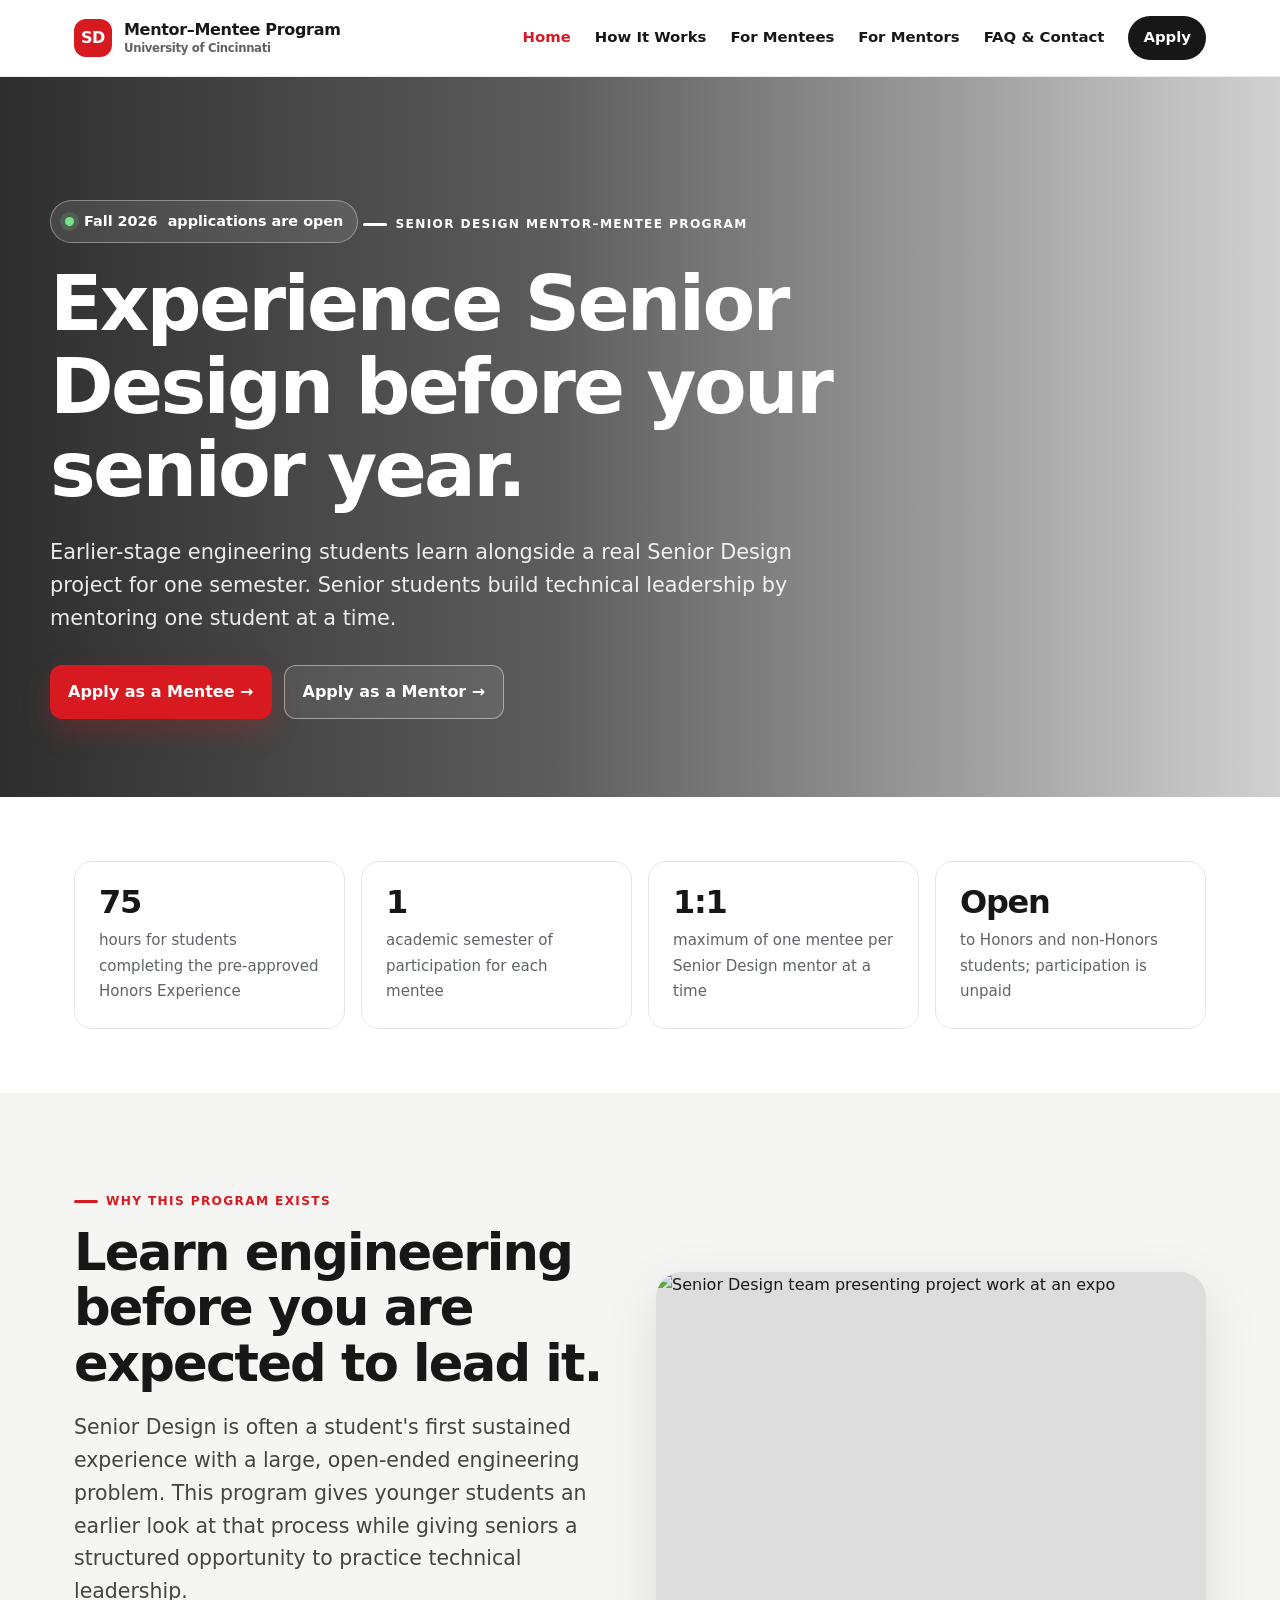
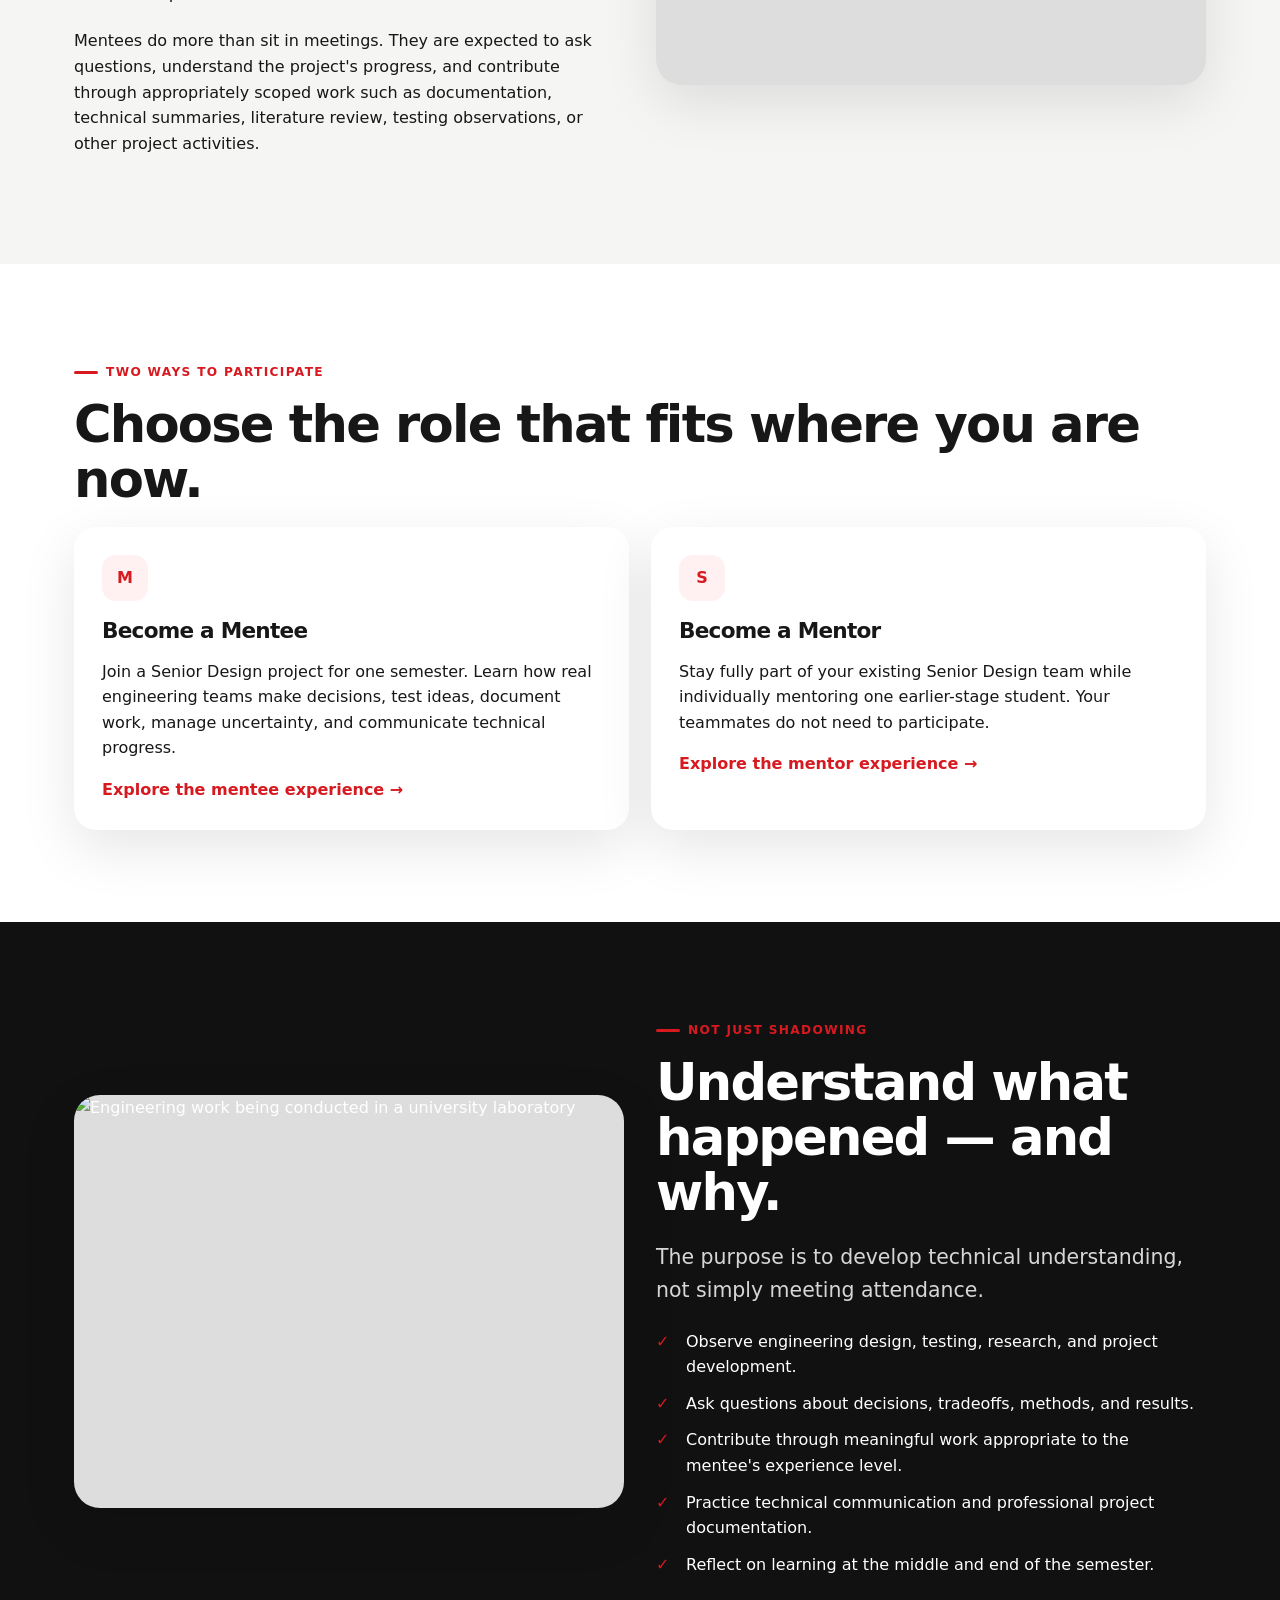
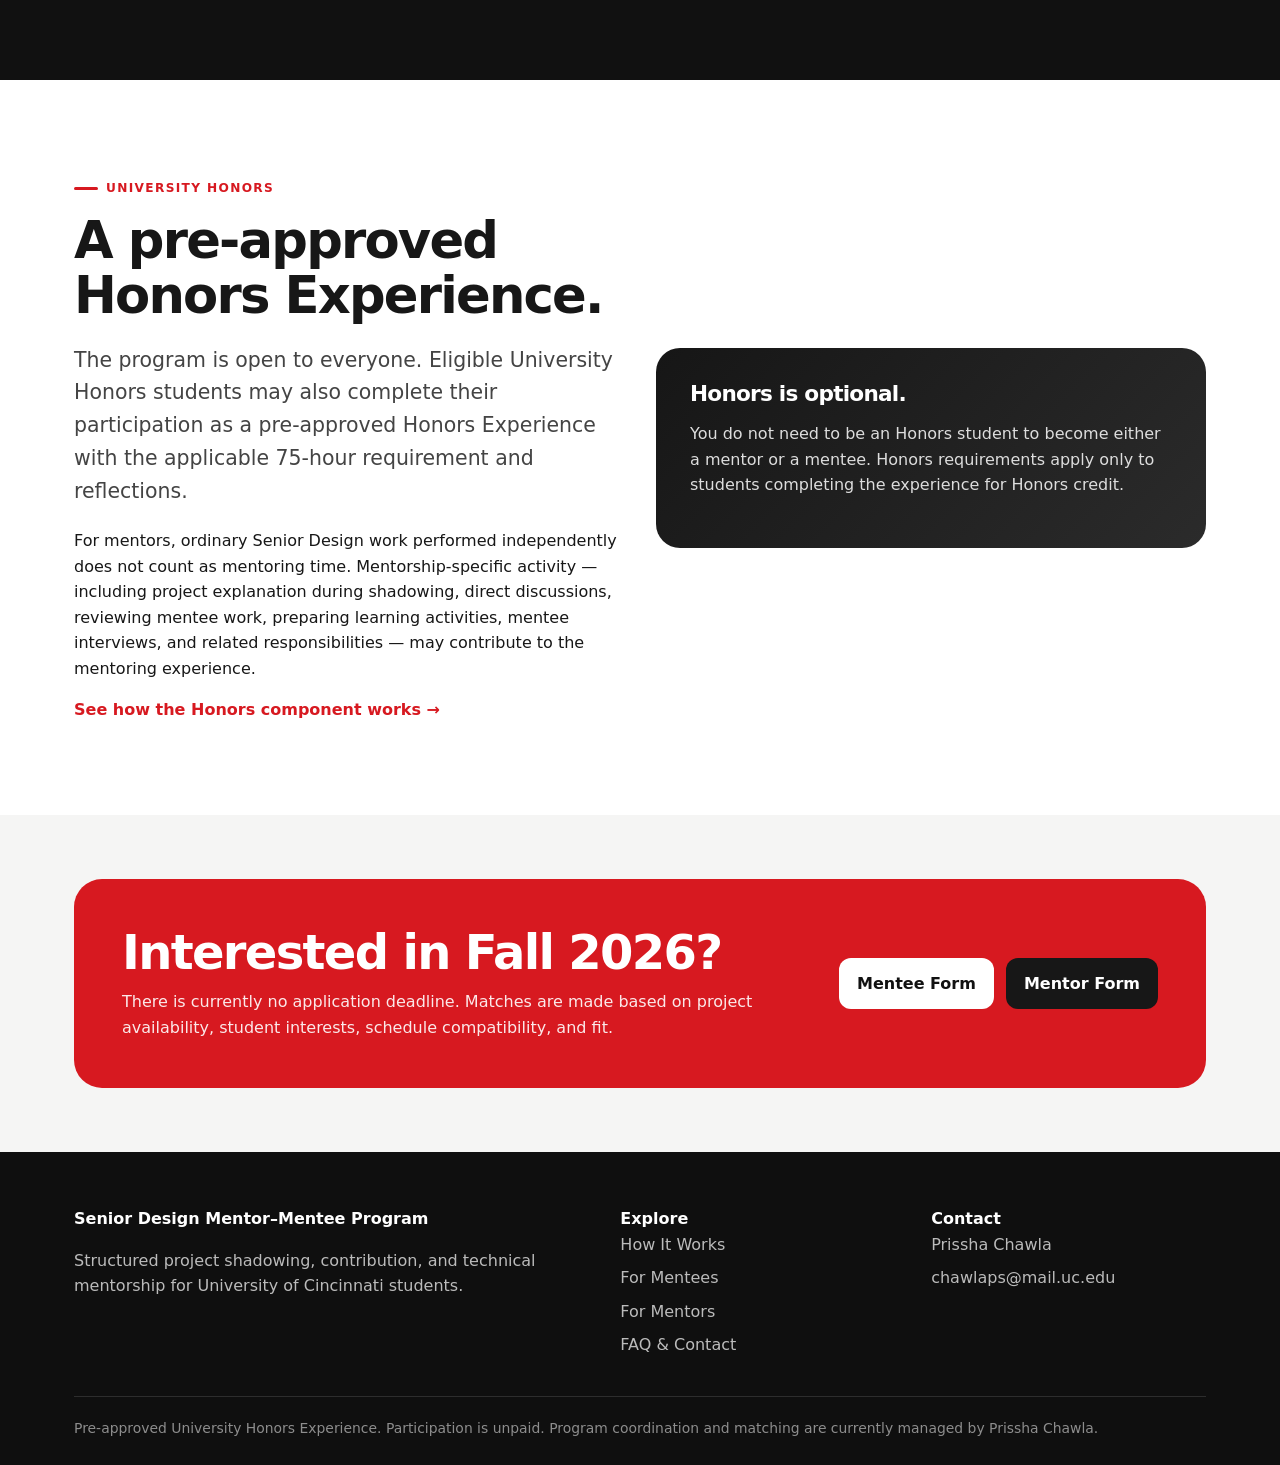
==== index.html @ 160a0815 "Add files via upload" ====
<!doctype html>
<html lang="en">
<head>
  <meta charset="utf-8">
  <meta name="viewport" content="width=device-width, initial-scale=1">
  <meta name="description" content="The Senior Design Mentor–Mentee Program connects UC Senior Design students with earlier-stage engineering students for structured project shadowing, technical learning, and mentorship.">
  <title>Senior Design Mentor–Mentee Program</title>
  <link rel="stylesheet" href="styles.css">
</head>
<body>
<a class="skip-link" href="#main">Skip to main content</a>
<header class="site-header">
  <nav class="nav" aria-label="Main navigation">
    <a class="brand" href="index.html"><span class="brand-mark">SD</span><span class="brand-text">Mentor–Mentee Program<small>University of Cincinnati</small></span></a>
    <button class="menu-toggle" aria-expanded="false" aria-label="Open navigation"><span></span><span></span><span></span></button>
    <div class="nav-links">
      <a href="index.html" aria-current="page">Home</a>
      <a href="how-it-works.html">How It Works</a>
      <a href="mentees.html">For Mentees</a>
      <a href="mentors.html">For Mentors</a>
      <a href="faq.html">FAQ & Contact</a>
      <a class="nav-apply" href="#apply">Apply</a>
    </div>
  </nav>
</header>

<main id="main">
  <section class="hero">
    <div class="container hero-inner">
      <div class="hero-copy">
        <div class="hero-badge"><span class="dot"></span> <span data-current-term></span> applications are open</div>
        <div class="eyebrow">Senior Design Mentor–Mentee Program</div>
        <h1>Experience Senior Design before your senior year.</h1>
        <p>Earlier-stage engineering students learn alongside a real Senior Design project for one semester. Senior students build technical leadership by mentoring one student at a time.</p>
        <div class="actions">
          <a class="btn btn-red" href="https://docs.google.com/forms/d/e/1FAIpQLSeaDL1_m6nnUjzuZWZdE38dw7ysE2b__p_fqqSh8WmhNzjmwQ/viewform" target="_blank" rel="noopener">Apply as a Mentee →</a>
          <a class="btn btn-outline" href="https://docs.google.com/forms/d/e/1FAIpQLSeuy19LQfx4-hJ6bCBMN6NyptwGLtqVQPormRF3Ks0s4QULTA/viewform" target="_blank" rel="noopener">Apply as a Mentor →</a>
        </div>
      </div>
    </div>
  </section>

  <section class="section-sm">
    <div class="container">
      <div class="stat-grid">
        <div class="stat"><strong>75</strong><span>hours for students completing the pre-approved Honors Experience</span></div>
        <div class="stat"><strong>1</strong><span>academic semester of participation for each mentee</span></div>
        <div class="stat"><strong>1:1</strong><span>maximum of one mentee per Senior Design mentor at a time</span></div>
        <div class="stat"><strong>Open</strong><span>to Honors and non-Honors students; participation is unpaid</span></div>
      </div>
    </div>
  </section>

  <section class="section section-soft">
    <div class="container grid-2">
      <div>
        <div class="eyebrow">Why this program exists</div>
        <h2>Learn engineering before you are expected to lead it.</h2>
        <p class="lead">Senior Design is often a student's first sustained experience with a large, open-ended engineering problem. This program gives younger students an earlier look at that process while giving seniors a structured opportunity to practice technical leadership.</p>
        <p>Mentees do more than sit in meetings. They are expected to ask questions, understand the project's progress, and contribute through appropriately scoped work such as documentation, technical summaries, literature review, testing observations, or other project activities.</p>
      </div>
      <div class="photo-card photo-landscape"><img src="assets/senior-design-team.jpg" alt="Senior Design team presenting project work at an expo"></div>
    </div>
  </section>

  <section class="section">
    <div class="container">
      <div class="eyebrow">Two ways to participate</div>
      <h2>Choose the role that fits where you are now.</h2>
      <div class="cards-2">
        <article class="card shadow">
          <div class="card-icon">M</div>
          <h3>Become a Mentee</h3>
          <p>Join a Senior Design project for one semester. Learn how real engineering teams make decisions, test ideas, document work, manage uncertainty, and communicate technical progress.</p>
          <a class="link-arrow" href="mentees.html">Explore the mentee experience →</a>
        </article>
        <article class="card shadow">
          <div class="card-icon">S</div>
          <h3>Become a Mentor</h3>
          <p>Stay fully part of your existing Senior Design team while individually mentoring one earlier-stage student. Your teammates do not need to participate.</p>
          <a class="link-arrow" href="mentors.html">Explore the mentor experience →</a>
        </article>
      </div>
    </div>
  </section>

  <section class="section section-dark">
    <div class="container grid-2">
      <div class="photo-card photo-landscape"><img src="assets/lab-drone.jpg" alt="Engineering work being conducted in a university laboratory"></div>
      <div>
        <div class="eyebrow">Not just shadowing</div>
        <h2>Understand what happened — and why.</h2>
        <p class="lead">The purpose is to develop technical understanding, not simply meeting attendance.</p>
        <ul class="check-list">
          <li>Observe engineering design, testing, research, and project development.</li>
          <li>Ask questions about decisions, tradeoffs, methods, and results.</li>
          <li>Contribute through meaningful work appropriate to the mentee's experience level.</li>
          <li>Practice technical communication and professional project documentation.</li>
          <li>Reflect on learning at the middle and end of the semester.</li>
        </ul>
      </div>
    </div>
  </section>

  <section class="section">
    <div class="container">
      <div class="grid-2">
        <div>
          <div class="eyebrow">University Honors</div>
          <h2>A pre-approved Honors Experience.</h2>
          <p class="lead">The program is open to everyone. Eligible University Honors students may also complete their participation as a pre-approved Honors Experience with the applicable 75-hour requirement and reflections.</p>
          <p>For mentors, ordinary Senior Design work performed independently does not count as mentoring time. Mentorship-specific activity — including project explanation during shadowing, direct discussions, reviewing mentee work, preparing learning activities, mentee interviews, and related responsibilities — may contribute to the mentoring experience.</p>
          <a class="link-arrow" href="how-it-works.html#honors">See how the Honors component works →</a>
        </div>
        <div class="band">
          <h3>Honors is optional.</h3>
          <p>You do not need to be an Honors student to become either a mentor or a mentee. Honors requirements apply only to students completing the experience for Honors credit.</p>
        </div>
      </div>
    </div>
  </section>

  <section id="apply" class="section-sm section-soft">
    <div class="container">
      <div class="cta">
        <div>
          <h2>Interested in <span data-current-term></span>?</h2>
          <p>There is currently no application deadline. Matches are made based on project availability, student interests, schedule compatibility, and fit.</p>
        </div>
        <div class="actions">
          <a class="btn btn-light" href="https://docs.google.com/forms/d/e/1FAIpQLSeaDL1_m6nnUjzuZWZdE38dw7ysE2b__p_fqqSh8WmhNzjmwQ/viewform" target="_blank" rel="noopener">Mentee Form</a>
          <a class="btn btn-dark" href="https://docs.google.com/forms/d/e/1FAIpQLSeuy19LQfx4-hJ6bCBMN6NyptwGLtqVQPormRF3Ks0s4QULTA/viewform" target="_blank" rel="noopener">Mentor Form</a>
        </div>
      </div>
    </div>
  </section>
</main>

<footer class="site-footer">
  <div class="container">
    <div class="footer-grid">
      <div><strong>Senior Design Mentor–Mentee Program</strong><p>Structured project shadowing, contribution, and technical mentorship for University of Cincinnati students.</p></div>
      <div><strong>Explore</strong><div class="footer-links"><a href="how-it-works.html">How It Works</a><a href="mentees.html">For Mentees</a><a href="mentors.html">For Mentors</a><a href="faq.html">FAQ & Contact</a></div></div>
      <div><strong>Contact</strong><div class="footer-links"><a href="mailto:chawlaps@mail.uc.edu">Prissha Chawla</a><a href="mailto:chawlaps@mail.uc.edu">chawlaps@mail.uc.edu</a></div></div>
    </div>
    <div class="footer-bottom">Pre-approved University Honors Experience. Participation is unpaid. Program coordination and matching are currently managed by Prissha Chawla.</div>
  </div>
</footer>
<script src="script.js"></script>
</body>
</html>
---- styles.css ----
:root {
  --red: #d71920;
  --red-dark: #a20f14;
  --ink: #171717;
  --muted: #5f6368;
  --paper: #ffffff;
  --soft: #f5f5f4;
  --soft-red: #fff1f1;
  --line: #e5e5e5;
  --shadow: 0 18px 55px rgba(0,0,0,.10);
  --radius: 22px;
  --max: 1180px;
}

* { box-sizing: border-box; }
html { scroll-behavior: smooth; }
body {
  margin: 0;
  font-family: Inter, ui-sans-serif, system-ui, -apple-system, BlinkMacSystemFont, "Segoe UI", sans-serif;
  color: var(--ink);
  background: var(--paper);
  line-height: 1.6;
}
a { color: inherit; }
img { max-width: 100%; display: block; }
button, input { font: inherit; }

.skip-link {
  position: absolute; left: -9999px; top: 0; z-index: 9999;
  background: #fff; color: #000; padding: 10px 14px;
}
.skip-link:focus { left: 10px; top: 10px; }

.site-header {
  position: sticky;
  top: 0;
  z-index: 1000;
  background: rgba(255,255,255,.95);
  backdrop-filter: blur(14px);
  border-bottom: 1px solid rgba(0,0,0,.08);
}
.nav {
  max-width: var(--max);
  margin: 0 auto;
  padding: 0 24px;
  min-height: 76px;
  display: flex;
  align-items: center;
  justify-content: space-between;
  gap: 24px;
}
.brand {
  text-decoration: none;
  display: flex;
  align-items: center;
  gap: 12px;
  font-weight: 800;
  letter-spacing: -.02em;
}
.brand-mark {
  width: 38px; height: 38px; border-radius: 12px;
  display: grid; place-items: center;
  background: var(--red); color: white;
  font-weight: 900;
}
.brand-text { line-height: 1.1; }
.brand-text small { display: block; color: var(--muted); font-size: .73rem; font-weight: 650; margin-top: 3px; }
.nav-links { display: flex; align-items: center; gap: 24px; }
.nav-links a { text-decoration: none; font-size: .93rem; font-weight: 650; }
.nav-links a:hover, .nav-links a[aria-current="page"] { color: var(--red); }
.nav-apply {
  padding: 10px 15px;
  border-radius: 999px;
  background: var(--ink);
  color: #fff !important;
}
.menu-toggle {
  display: none;
  background: none; border: 0; cursor: pointer;
  padding: 8px; border-radius: 10px;
}
.menu-toggle span { display: block; width: 24px; height: 2px; background: #111; margin: 5px 0; }

.container { max-width: var(--max); margin: 0 auto; padding: 0 24px; }
.section { padding: 92px 0; }
.section-sm { padding: 64px 0; }
.section-soft { background: var(--soft); }
.section-dark { background: #111; color: #fff; }
/* White cards inside dark sections need their own dark text color. */
.section-dark .card { color: var(--ink); }
.section-dark .card p,
.section-dark .card li { color: var(--ink); }
.eyebrow {
  display: inline-flex;
  align-items: center;
  gap: 8px;
  font-weight: 800;
  text-transform: uppercase;
  letter-spacing: .11em;
  font-size: .76rem;
  color: var(--red);
  margin-bottom: 14px;
}
.eyebrow::before { content: ""; width: 24px; height: 3px; background: currentColor; border-radius: 4px; }
h1, h2, h3 { line-height: 1.08; margin-top: 0; letter-spacing: -.035em; }
h1 { font-size: clamp(2.6rem, 6vw, 5.7rem); margin-bottom: 24px; }
h2 { font-size: clamp(2rem, 4vw, 3.5rem); margin-bottom: 20px; }
h3 { font-size: 1.35rem; margin-bottom: 10px; }
.lead { font-size: clamp(1.08rem, 1.8vw, 1.28rem); color: #444; max-width: 800px; }
.section-dark .lead { color: #d6d6d6; }
.muted { color: var(--muted); }
.narrow { max-width: 760px; }

.hero {
  min-height: 720px;
  position: relative;
  display: flex;
  align-items: end;
  color: white;
  background-image:
    linear-gradient(90deg, rgba(0,0,0,.82) 0%, rgba(0,0,0,.64) 43%, rgba(0,0,0,.18) 100%),
    url('assets/expo-crowd.jpg');
  background-size: cover;
  background-position: center;
}
.hero-inner { width: 100%; padding: 110px 0 78px; }
.hero-copy { max-width: 850px; }
.hero .eyebrow { color: #fff; }
.hero p { font-size: clamp(1.05rem, 2vw, 1.3rem); max-width: 760px; color: rgba(255,255,255,.9); }
.hero-badge {
  display: inline-flex;
  gap: 10px;
  align-items: center;
  padding: 9px 14px;
  border: 1px solid rgba(255,255,255,.36);
  background: rgba(255,255,255,.10);
  border-radius: 999px;
  margin-bottom: 20px;
  font-weight: 750;
  font-size: .9rem;
}
.hero-badge .dot { width: 9px; height: 9px; border-radius: 50%; background: #77e38d; box-shadow: 0 0 0 5px rgba(119,227,141,.16); }
.actions { display: flex; flex-wrap: wrap; gap: 12px; margin-top: 30px; }
.btn {
  display: inline-flex;
  align-items: center;
  justify-content: center;
  gap: 9px;
  padding: 13px 18px;
  border-radius: 12px;
  font-weight: 800;
  text-decoration: none;
  transition: transform .15s ease, box-shadow .15s ease, background .15s ease;
}
.btn:hover { transform: translateY(-1px); }
.btn-red { background: var(--red); color: #fff; box-shadow: 0 12px 28px rgba(215,25,32,.24); }
.btn-red:hover { background: var(--red-dark); }
.btn-dark { background: var(--ink); color: #fff; }
.btn-light { background: #fff; color: #111; }
.btn-outline { border: 1px solid var(--line); background: #fff; }
.hero .btn-outline { border-color: rgba(255,255,255,.45); background: rgba(255,255,255,.08); color: #fff; }

.stat-grid { display: grid; grid-template-columns: repeat(4, 1fr); gap: 16px; }
.stat {
  border: 1px solid var(--line);
  border-radius: 18px;
  padding: 24px;
  background: #fff;
}
.stat strong { display: block; font-size: 2rem; line-height: 1; margin-bottom: 9px; letter-spacing: -.04em; }
.stat span { color: var(--muted); font-size: .94rem; }

.grid-2 { display: grid; grid-template-columns: 1fr 1fr; gap: 32px; align-items: center; }
.grid-3 { display: grid; grid-template-columns: repeat(3, 1fr); gap: 22px; }
.cards-2 { display: grid; grid-template-columns: repeat(2, 1fr); gap: 22px; }
.card {
  background: #fff;
  border: 1px solid var(--line);
  border-radius: var(--radius);
  padding: 28px;
}
.card.shadow { box-shadow: var(--shadow); border: 0; }
.card-icon {
  width: 46px; height: 46px; display: grid; place-items: center;
  border-radius: 14px; background: var(--soft-red); color: var(--red);
  margin-bottom: 18px; font-weight: 900;
}
.card p:last-child { margin-bottom: 0; }
.link-arrow { color: var(--red); font-weight: 800; text-decoration: none; }

.photo-card { border-radius: 26px; overflow: hidden; box-shadow: var(--shadow); background: #ddd; }
.photo-card img { width: 100%; height: 100%; object-fit: cover; }
.photo-landscape { aspect-ratio: 4/3; }
.photo-portrait { aspect-ratio: 4/5; }

.band {
  padding: 34px;
  border-radius: 24px;
  background: linear-gradient(135deg, #161616, #2b2b2b);
  color: #fff;
}
.band p { color: #ddd; }

.timeline { display: grid; gap: 18px; margin-top: 30px; }
.step {
  display: grid;
  grid-template-columns: 52px 1fr;
  gap: 18px;
  align-items: start;
}
.step-num {
  width: 44px; height: 44px; border-radius: 50%;
  background: var(--red); color: #fff;
  display: grid; place-items: center; font-weight: 900;
}
.step h3 { margin: 3px 0 5px; }
.step p { margin: 0; color: var(--muted); }

.page-hero { padding: 92px 0 70px; background: linear-gradient(180deg, #fafafa, #fff); border-bottom: 1px solid var(--line); }
.page-hero h1 { font-size: clamp(2.7rem, 5vw, 5rem); max-width: 940px; }
.page-hero .lead { max-width: 820px; }

.callout {
  border-left: 5px solid var(--red);
  background: var(--soft-red);
  padding: 22px 24px;
  border-radius: 0 14px 14px 0;
}
.callout p:last-child { margin-bottom: 0; }

.check-list { list-style: none; padding: 0; margin: 22px 0 0; }
.check-list li { position: relative; padding-left: 30px; margin: 11px 0; }
.check-list li::before {
  content: "✓";
  position: absolute; left: 0; top: 0;
  color: var(--red); font-weight: 900;
}

.do-dont { display: grid; grid-template-columns: 1fr 1fr; gap: 20px; }
.do-dont .card:first-child { border-top: 5px solid #2e8b57; }
.do-dont .card:last-child { border-top: 5px solid var(--red); }

.faq { border-top: 1px solid var(--line); }
details { border-bottom: 1px solid var(--line); padding: 22px 0; }
summary { cursor: pointer; font-weight: 800; font-size: 1.08rem; list-style: none; padding-right: 30px; position: relative; }
summary::-webkit-details-marker { display: none; }
summary::after { content: "+"; position: absolute; right: 0; top: -2px; font-size: 1.5rem; color: var(--red); }
details[open] summary::after { content: "–"; }
details p { color: var(--muted); max-width: 850px; }

.contact-card {
  display: grid;
  grid-template-columns: .72fr 1.28fr;
  gap: 0;
  overflow: hidden;
  border-radius: 26px;
  background: #111;
  color: #fff;
}
.contact-card img { width: 100%; height: 100%; object-fit: cover; min-height: 420px; }
.contact-copy { padding: 44px; }
.contact-copy p { color: #ddd; }
.contact-copy a { color: #fff; font-weight: 800; }

.cta {
  padding: 48px;
  border-radius: 28px;
  background: var(--red);
  color: #fff;
  display: flex;
  align-items: center;
  justify-content: space-between;
  gap: 24px;
}
.cta h2 { margin-bottom: 10px; font-size: clamp(2rem,4vw,3rem); }
.cta p { margin: 0; color: rgba(255,255,255,.9); max-width: 700px; }
.cta .actions { margin-top: 0; flex-shrink: 0; }

.site-footer { background: #0f0f0f; color: #fff; padding: 54px 0 26px; }
.footer-grid { display: grid; grid-template-columns: 1.3fr .7fr .7fr; gap: 36px; }
.site-footer p, .site-footer a { color: #bbb; }
.site-footer a { text-decoration: none; }
.site-footer a:hover { color: #fff; }
.footer-links { display: grid; gap: 8px; }
.footer-bottom { border-top: 1px solid #2d2d2d; margin-top: 38px; padding-top: 20px; color: #8d8d8d; font-size: .87rem; }

.notice {
  font-size: .9rem;
  color: var(--muted);
  padding: 14px 16px;
  border: 1px solid var(--line);
  border-radius: 12px;
  background: #fafafa;
}

@media (max-width: 900px) {
  .menu-toggle { display: block; }
  .nav-links {
    display: none;
    position: absolute;
    top: 76px; left: 0; right: 0;
    background: #fff;
    padding: 20px 24px 28px;
    border-bottom: 1px solid var(--line);
    box-shadow: 0 18px 35px rgba(0,0,0,.08);
    flex-direction: column;
    align-items: stretch;
    gap: 12px;
  }
  .nav-links.open { display: flex; }
  .nav-apply { text-align: center; }
  .hero { min-height: 680px; background-position: 56% center; }
  .stat-grid { grid-template-columns: repeat(2,1fr); }
  .grid-2, .cards-2, .do-dont, .contact-card { grid-template-columns: 1fr; }
  .grid-3 { grid-template-columns: 1fr; }
  .contact-card img { max-height: 480px; }
  .cta { flex-direction: column; align-items: flex-start; }
  .footer-grid { grid-template-columns: 1fr 1fr; }
}

@media (max-width: 560px) {
  .nav { padding: 0 18px; }
  .brand-text { font-size: .92rem; }
  .brand-text small { font-size: .67rem; }
  .container { padding: 0 18px; }
  .section { padding: 70px 0; }
  .section-sm { padding: 50px 0; }
  .hero { min-height: 650px; }
  .hero-inner { padding-bottom: 56px; }
  .stat-grid { grid-template-columns: 1fr; }
  .cta, .band, .contact-copy { padding: 30px 24px; }
  .footer-grid { grid-template-columns: 1fr; }
}
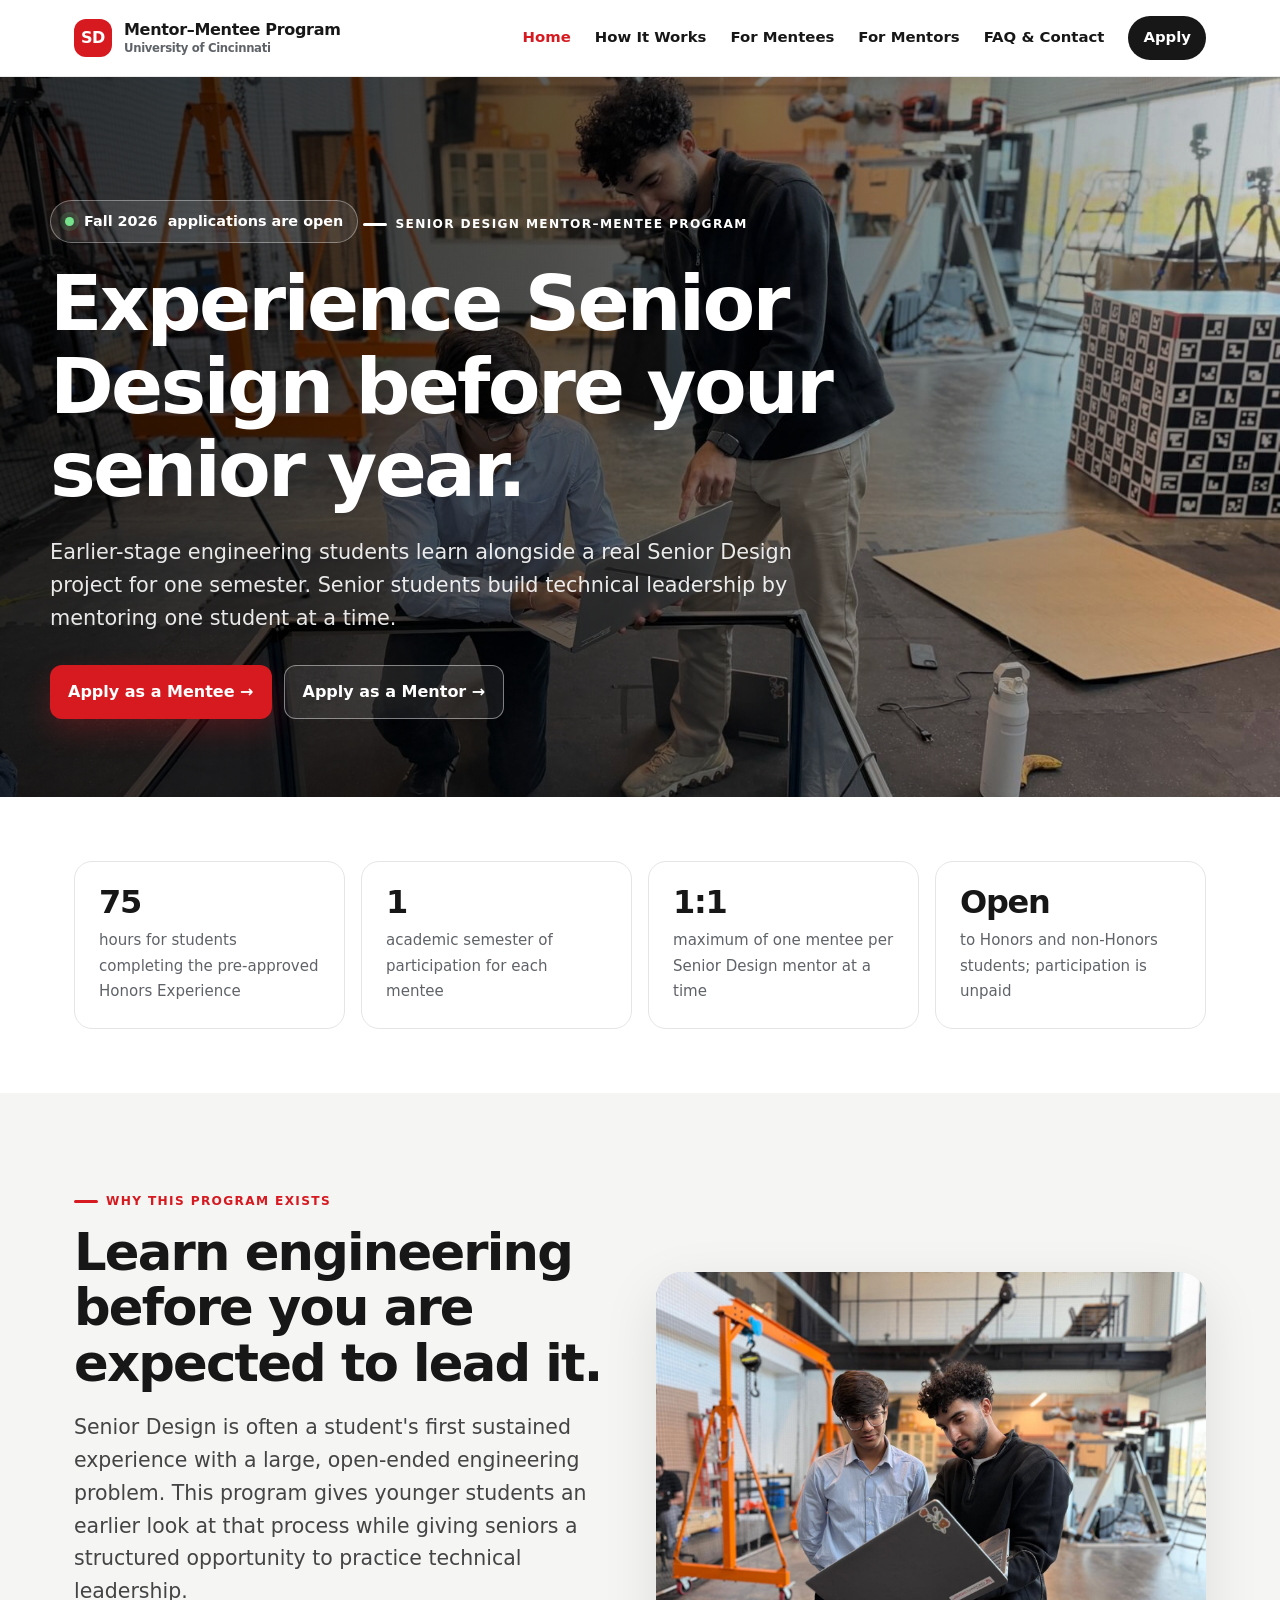
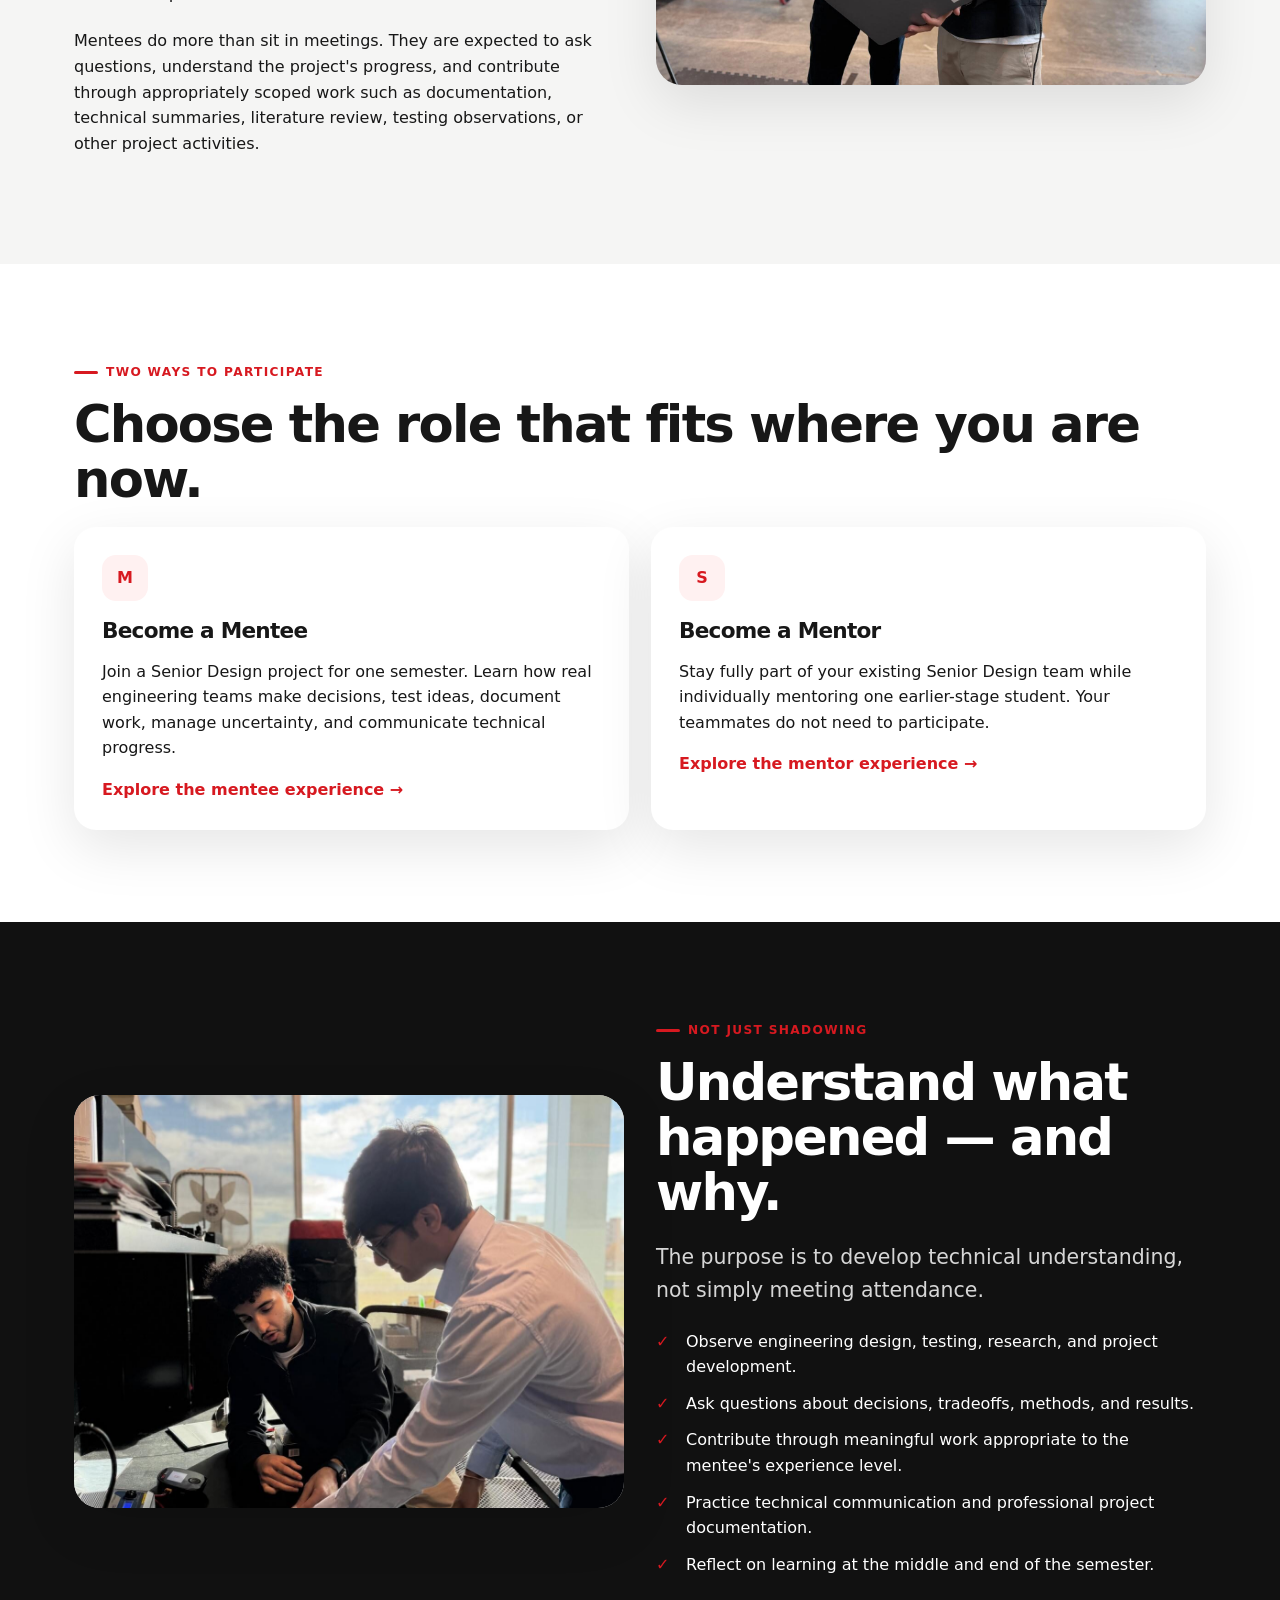
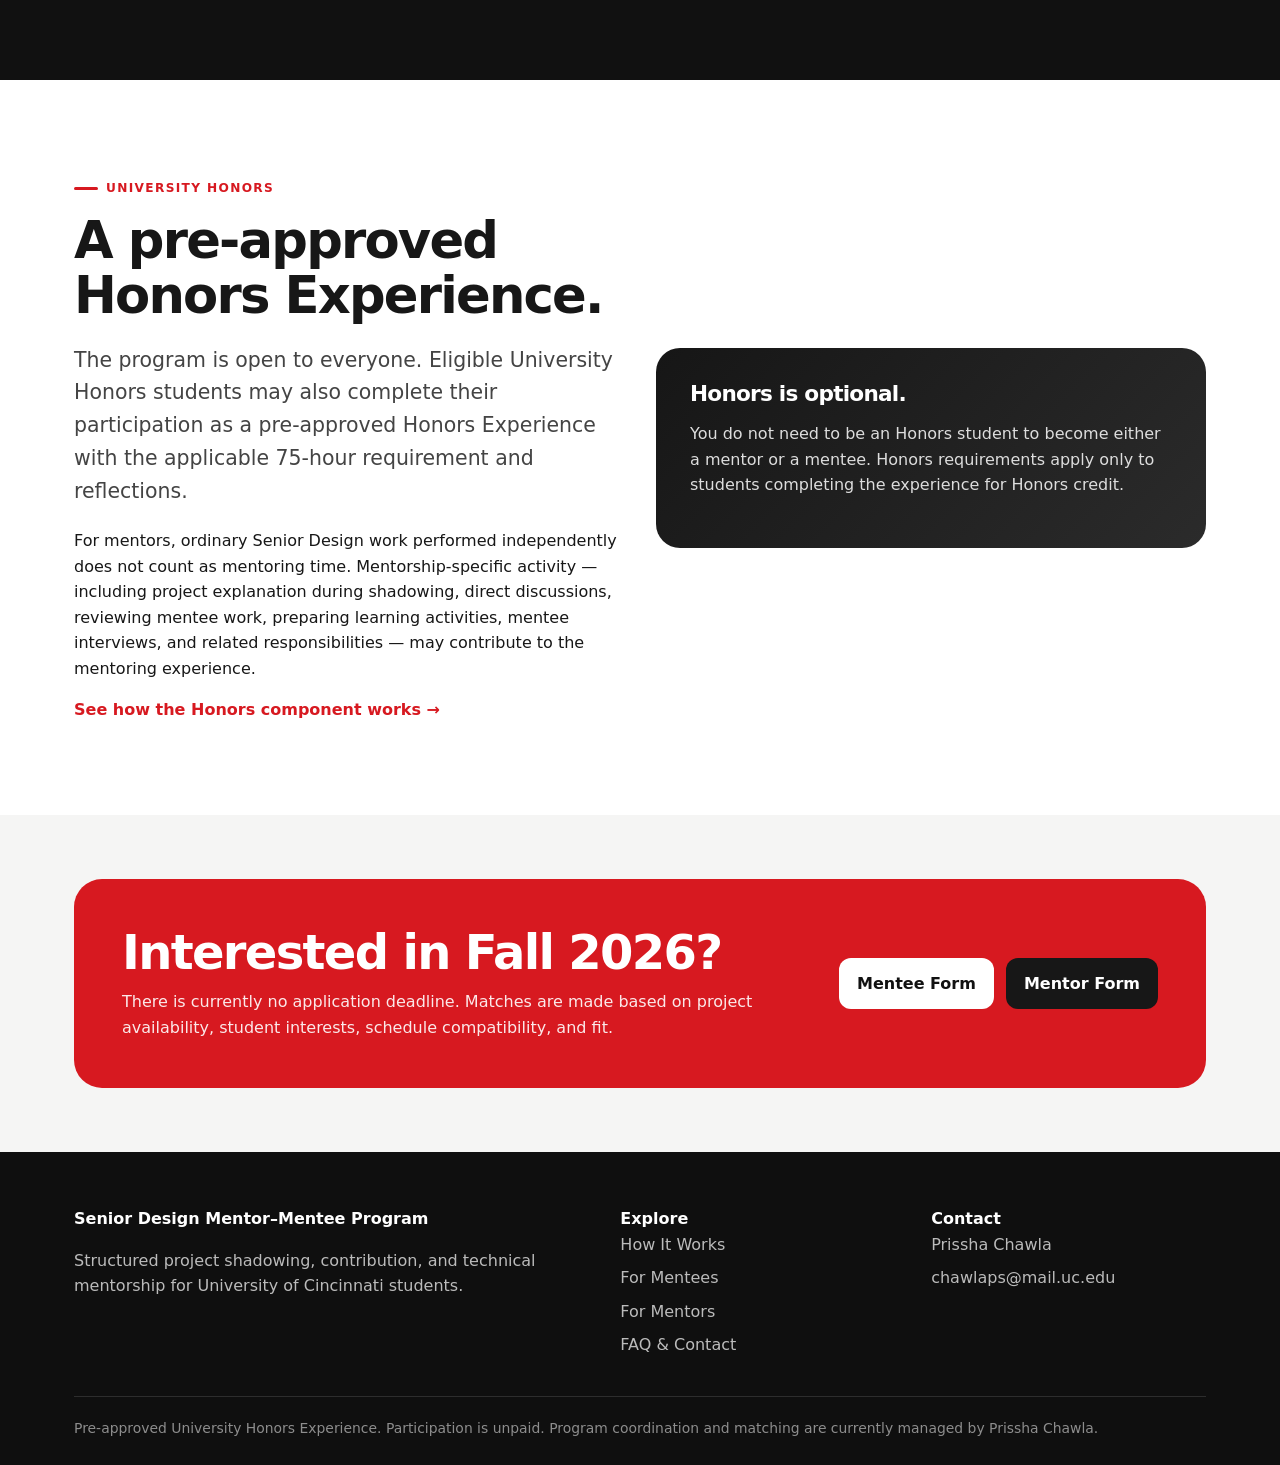
==== commit 4b647fe4: "Replace last year's photos with new mentor-mentee photos Swap all six site photos for five new lab p" ====
--- a/index.html
+++ b/index.html
@@ -59,7 +59,7 @@
         <p class="lead">Senior Design is often a student's first sustained experience with a large, open-ended engineering problem. This program gives younger students an earlier look at that process while giving seniors a structured opportunity to practice technical leadership.</p>
         <p>Mentees do more than sit in meetings. They are expected to ask questions, understand the project's progress, and contribute through appropriately scoped work such as documentation, technical summaries, literature review, testing observations, or other project activities.</p>
       </div>
-      <div class="photo-card photo-landscape"><img src="assets/senior-design-team.jpg" alt="Senior Design team presenting project work at an expo"></div>
+      <div class="photo-card photo-landscape"><img src="assets/mentor-mentee-laptop.jpg" alt="A mentor and mentee reviewing project work together on a laptop in the engineering lab"></div>
     </div>
   </section>
 
@@ -86,7 +86,7 @@
 
   <section class="section section-dark">
     <div class="container grid-2">
-      <div class="photo-card photo-landscape"><img src="assets/lab-drone.jpg" alt="Engineering work being conducted in a university laboratory"></div>
+      <div class="photo-card photo-landscape"><img src="assets/mentor-mentee-charging.jpg" alt="A mentor and mentee working together on drone battery charging equipment in the lab"></div>
       <div>
         <div class="eyebrow">Not just shadowing</div>
         <h2>Understand what happened — and why.</h2>
--- a/styles.css
+++ b/styles.css
@@ -119,9 +119,9 @@
   color: white;
   background-image:
     linear-gradient(90deg, rgba(0,0,0,.82) 0%, rgba(0,0,0,.64) 43%, rgba(0,0,0,.18) 100%),
-    url('assets/expo-crowd.jpg');
+    url('assets/mentor-mentee-lab.jpg');
   background-size: cover;
-  background-position: center;
+  background-position: center 62%;
 }
 .hero-inner { width: 100%; padding: 110px 0 78px; }
 .hero-copy { max-width: 850px; }
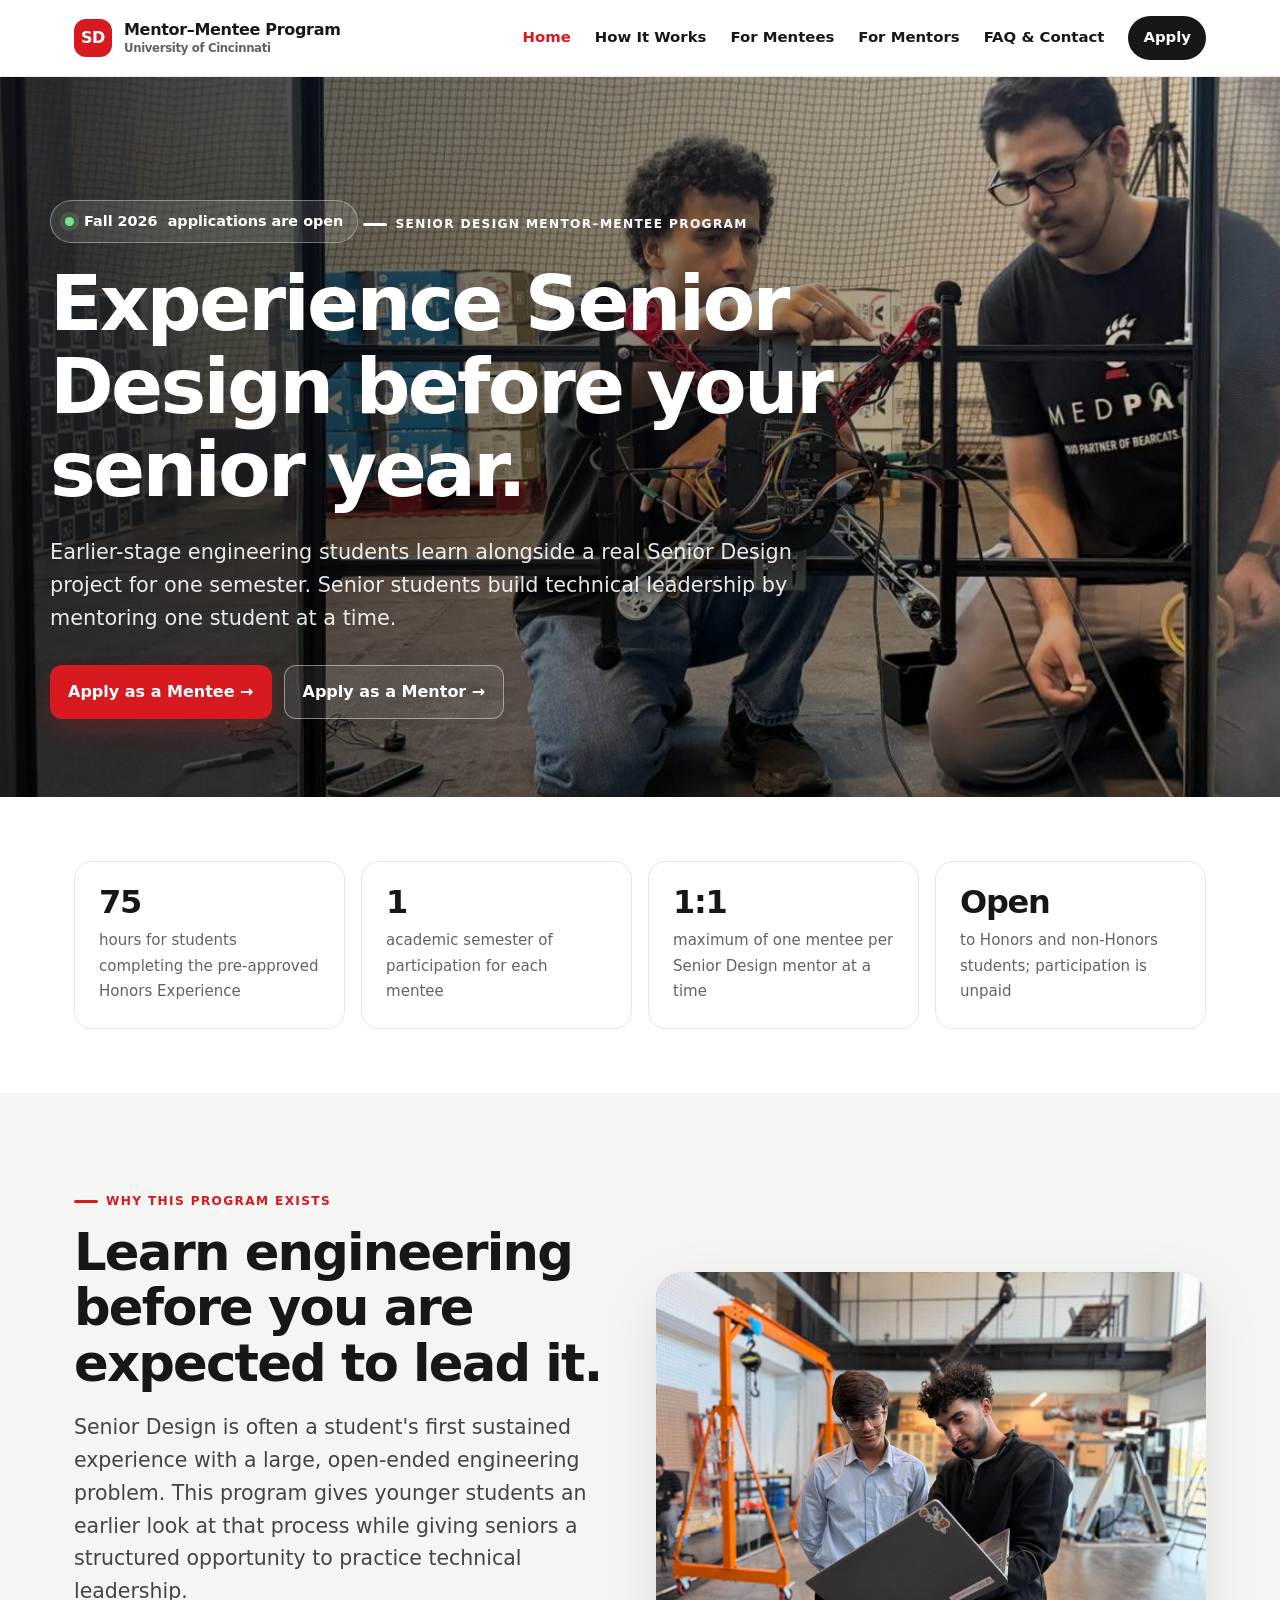
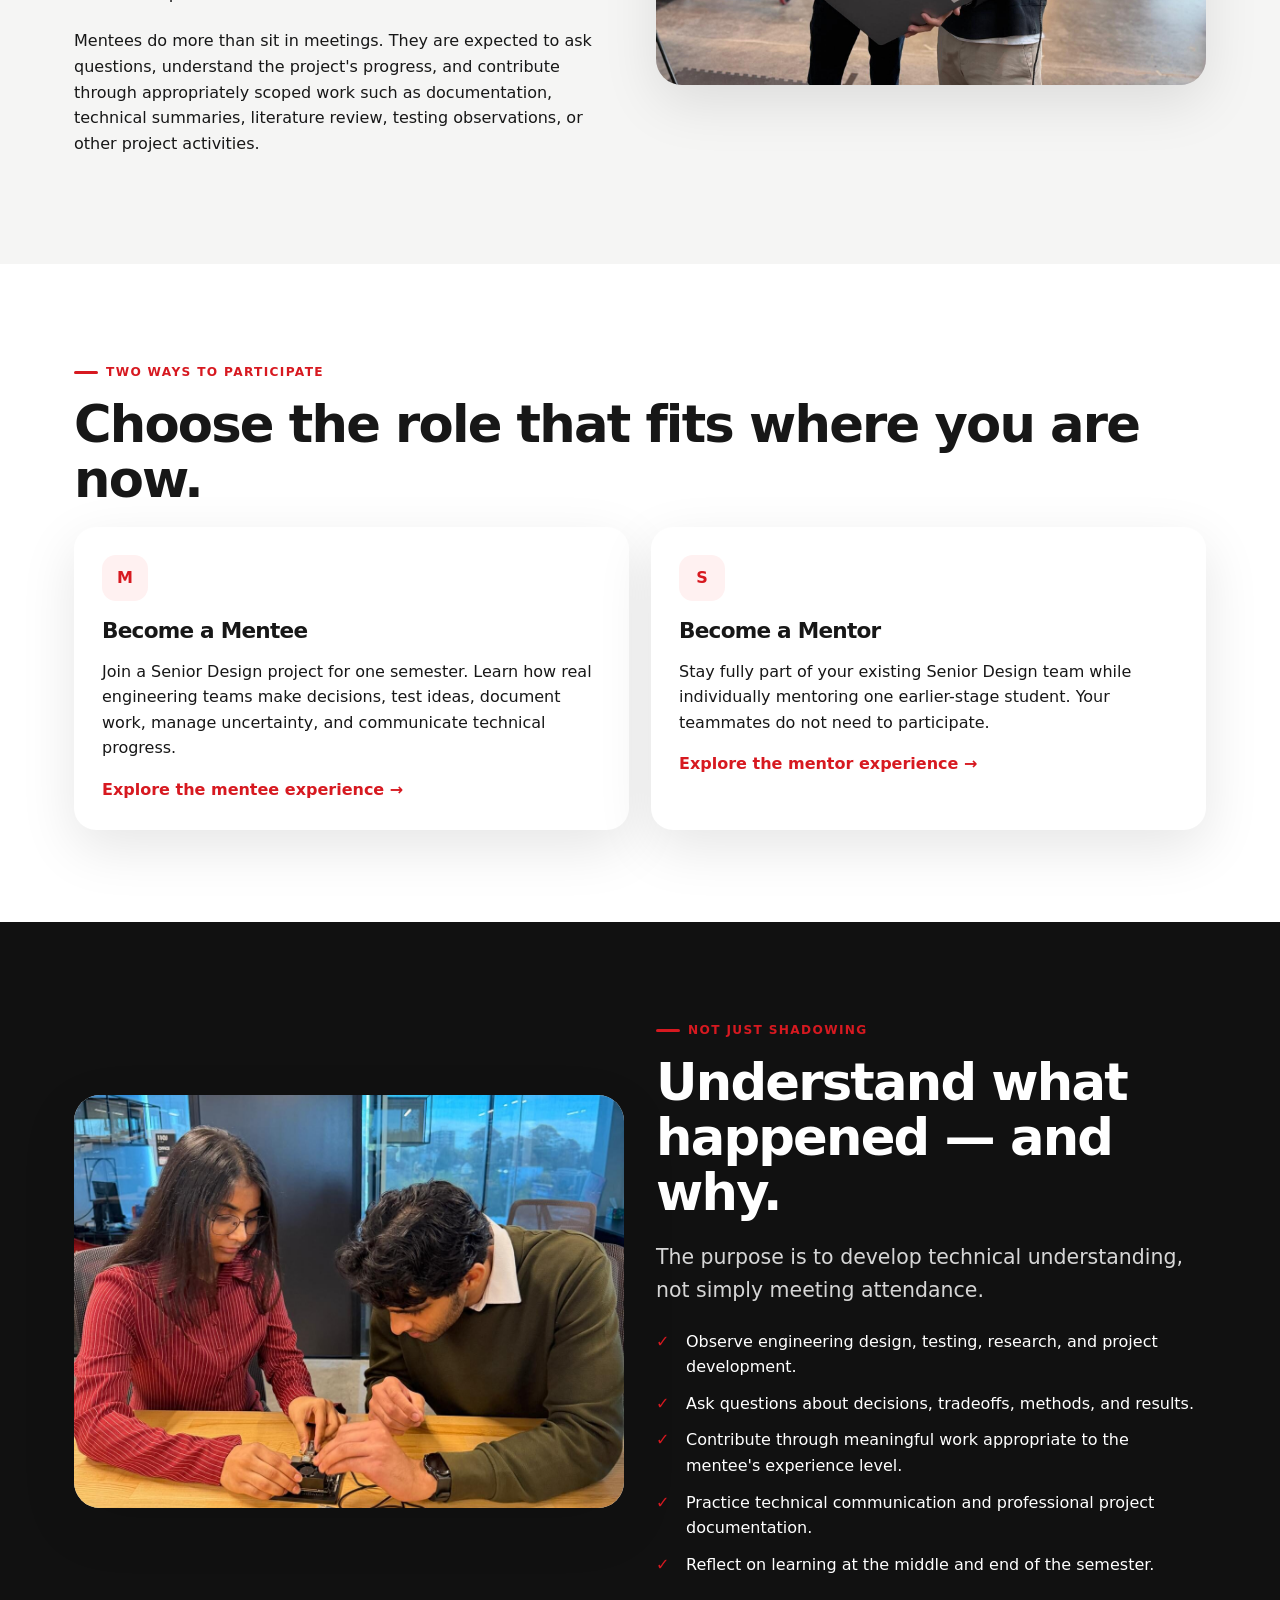
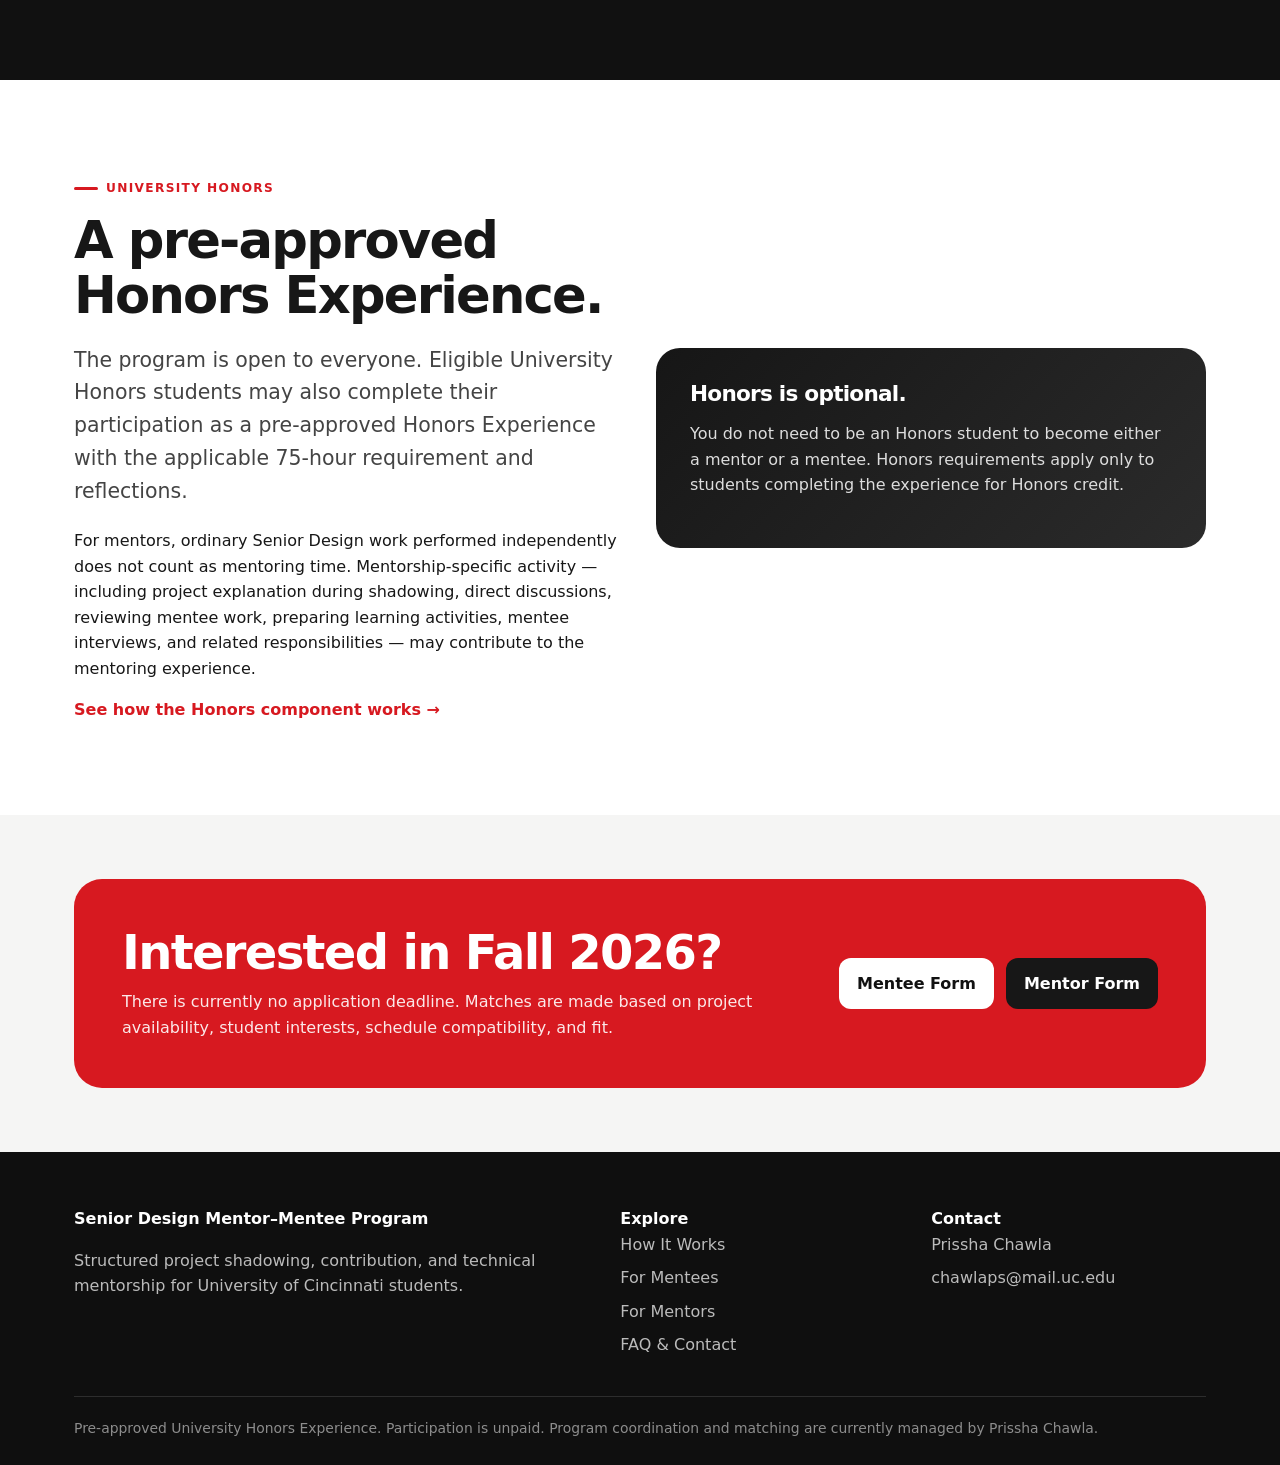
==== commit cb347355: "Place photos per page: home, how it works, mentors; restore mentees photo Co-Authored-By: Claude Son" ====
--- a/index.html
+++ b/index.html
@@ -43,7 +43,7 @@
   <section class="section-sm">
     <div class="container">
       <div class="stat-grid">
-        <div class="stat"><strong>75</strong><span>hours for students completing the pre-approved Honors Experience</span></div>
+        <a class="stat stat-link" href="https://www.uc.edu/campus-life/honors/students/pre-approved/ceas.html" target="_blank" rel="noopener"><strong>75</strong><span>hours for students completing the pre-approved Honors Experience</span></a>
         <div class="stat"><strong>1</strong><span>academic semester of participation for each mentee</span></div>
         <div class="stat"><strong>1:1</strong><span>maximum of one mentee per Senior Design mentor at a time</span></div>
         <div class="stat"><strong>Open</strong><span>to Honors and non-Honors students; participation is unpaid</span></div>
@@ -86,7 +86,7 @@
 
   <section class="section section-dark">
     <div class="container grid-2">
-      <div class="photo-card photo-landscape"><img src="assets/mentor-mentee-charging.jpg" alt="A mentor and mentee working together on drone battery charging equipment in the lab"></div>
+      <div class="photo-card photo-landscape"><img src="assets/mentor-mentee-hardware.jpg" alt="A mentor and mentee working together to connect a cable to a circuit board"></div>
       <div>
         <div class="eyebrow">Not just shadowing</div>
         <h2>Understand what happened — and why.</h2>
@@ -110,7 +110,7 @@
           <h2>A pre-approved Honors Experience.</h2>
           <p class="lead">The program is open to everyone. Eligible University Honors students may also complete their participation as a pre-approved Honors Experience with the applicable 75-hour requirement and reflections.</p>
           <p>For mentors, ordinary Senior Design work performed independently does not count as mentoring time. Mentorship-specific activity — including project explanation during shadowing, direct discussions, reviewing mentee work, preparing learning activities, mentee interviews, and related responsibilities — may contribute to the mentoring experience.</p>
-          <a class="link-arrow" href="how-it-works.html#honors">See how the Honors component works →</a>
+          <a class="link-arrow" href="https://www.uc.edu/campus-life/honors/students/pre-approved/ceas.html" target="_blank" rel="noopener">See how the Honors component works →</a>
         </div>
         <div class="band">
           <h3>Honors is optional.</h3>
--- a/styles.css
+++ b/styles.css
@@ -118,10 +118,10 @@
   align-items: end;
   color: white;
   background-image:
-    linear-gradient(90deg, rgba(0,0,0,.82) 0%, rgba(0,0,0,.64) 43%, rgba(0,0,0,.18) 100%),
-    url('assets/mentor-mentee-lab.jpg');
+    linear-gradient(90deg, rgba(0,0,0,.78) 0%, rgba(0,0,0,.5) 43%, rgba(0,0,0,.1) 100%),
+    url('assets/mentor-mentee-group-cage.jpg');
   background-size: cover;
-  background-position: center 62%;
+  background-position: center 52%;
 }
 .hero-inner { width: 100%; padding: 110px 0 78px; }
 .hero-copy { max-width: 850px; }
@@ -169,6 +169,8 @@
 }
 .stat strong { display: block; font-size: 2rem; line-height: 1; margin-bottom: 9px; letter-spacing: -.04em; }
 .stat span { color: var(--muted); font-size: .94rem; }
+.stat-link { text-decoration: none; color: inherit; transition: transform .15s ease, box-shadow .15s ease; }
+.stat-link:hover, .stat-link:focus-visible { transform: translateY(-2px); box-shadow: var(--shadow); }
 
 .grid-2 { display: grid; grid-template-columns: 1fr 1fr; gap: 32px; align-items: center; }
 .grid-3 { display: grid; grid-template-columns: repeat(3, 1fr); gap: 22px; }
@@ -331,3 +333,22 @@
   .cta, .band, .contact-copy { padding: 30px 24px; }
   .footer-grid { grid-template-columns: 1fr; }
 }
+
+/* Testimonials */
+.quote-featured { margin: 28px 0 36px; padding: 40px 44px; border-radius: 26px; background: #111; color: #fff; position: relative; box-shadow: var(--shadow); }
+.quote-featured::before { content: "\201C"; position: absolute; top: 6px; left: 24px; font-size: 6rem; line-height: 1; color: var(--red); font-family: Georgia, serif; }
+.quote-featured blockquote { margin: 0; padding-top: 28px; font-size: clamp(1.25rem, 2.6vw, 1.85rem); line-height: 1.4; font-weight: 750; letter-spacing: -.015em; }
+.quote-featured cite, .quote-card cite { display: block; margin-top: 18px; font-style: normal; font-weight: 800; font-size: .95rem; }
+.quote-featured cite span, .quote-card cite span { display: block; font-weight: 600; color: var(--muted); font-size: .85rem; margin-top: 2px; }
+.quote-featured cite span { color: #bbb; }
+.quote-grid { display: grid; grid-template-columns: repeat(3, 1fr); gap: 20px; }
+.quote-card { margin: 0; padding: 28px; border: 1px solid var(--line); border-radius: 20px; background: #fff; border-top: 4px solid var(--red); }
+.quote-card blockquote { margin: 0; color: #333; line-height: 1.65; }
+@media (max-width: 900px) {
+  .quote-grid { grid-template-columns: 1fr; }
+  .quote-featured { padding: 36px 26px 28px; }
+}
+.photo-pair { display: grid; grid-template-columns: 1fr 1fr; gap: 16px; }
+@media (min-width: 901px) {
+  .hero { background-size: auto 185%; background-position: 24% 58%; }
+}
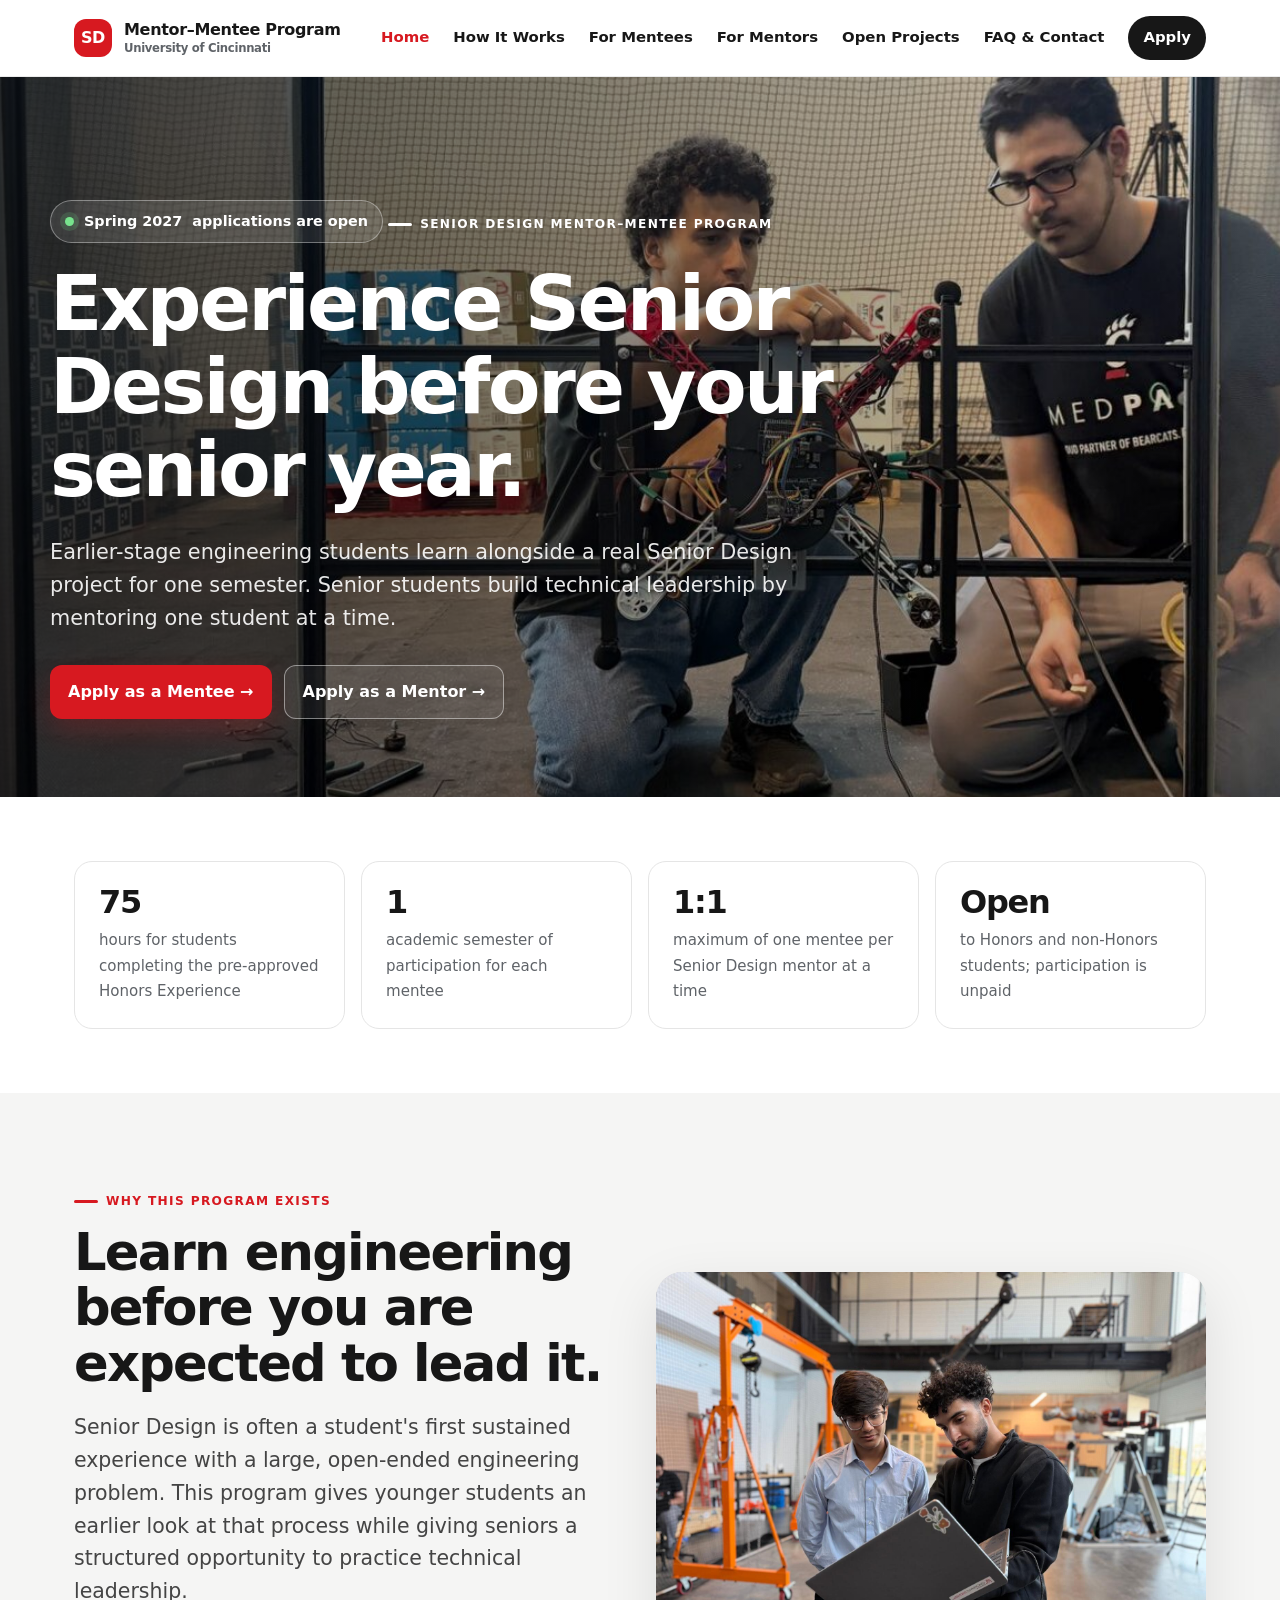
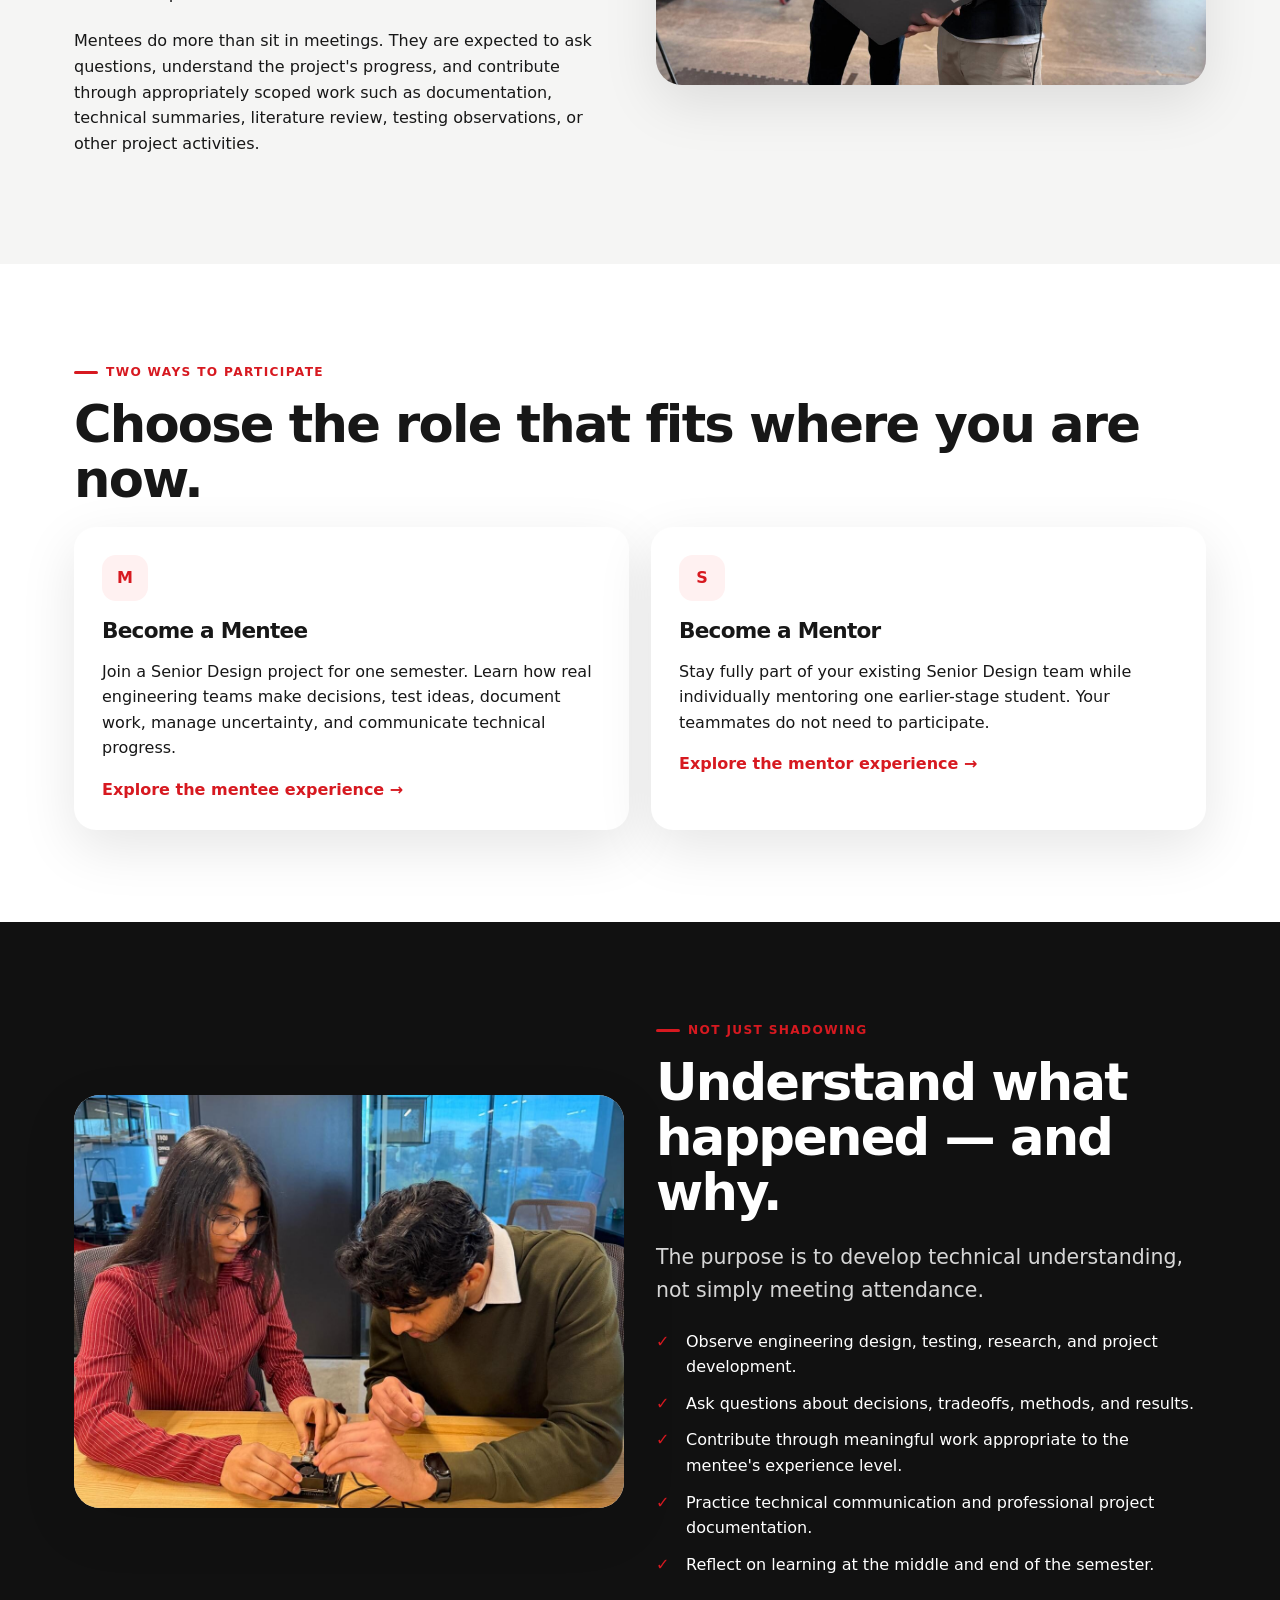
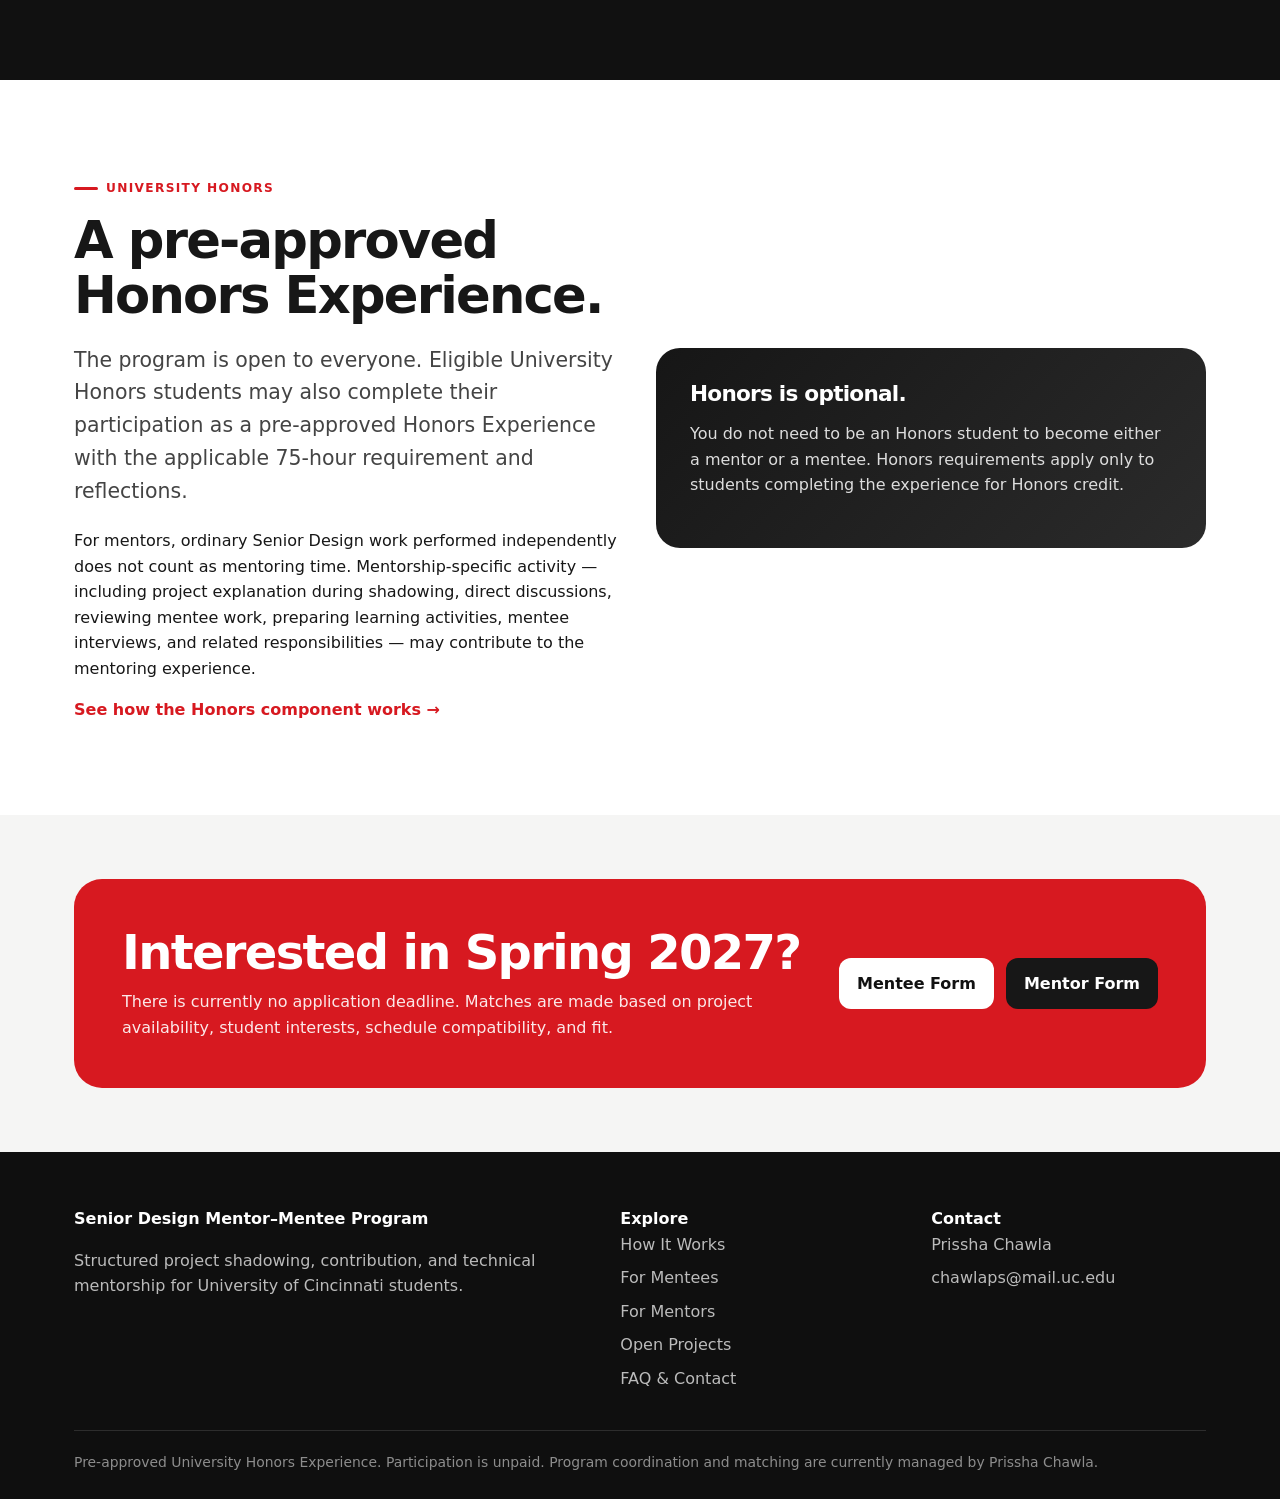
==== commit 467ab04a: "Add Open Spring Projects for Mentees page with first three projects; link in nav and footers Co-Auth" ====
--- a/index.html
+++ b/index.html
@@ -18,6 +18,7 @@
       <a href="how-it-works.html">How It Works</a>
       <a href="mentees.html">For Mentees</a>
       <a href="mentors.html">For Mentors</a>
+      <a href="projects.html">Open Projects</a>
       <a href="faq.html">FAQ & Contact</a>
       <a class="nav-apply" href="#apply">Apply</a>
     </div>
@@ -140,7 +141,7 @@
   <div class="container">
     <div class="footer-grid">
       <div><strong>Senior Design Mentor–Mentee Program</strong><p>Structured project shadowing, contribution, and technical mentorship for University of Cincinnati students.</p></div>
-      <div><strong>Explore</strong><div class="footer-links"><a href="how-it-works.html">How It Works</a><a href="mentees.html">For Mentees</a><a href="mentors.html">For Mentors</a><a href="faq.html">FAQ & Contact</a></div></div>
+      <div><strong>Explore</strong><div class="footer-links"><a href="how-it-works.html">How It Works</a><a href="mentees.html">For Mentees</a><a href="mentors.html">For Mentors</a><a href="projects.html">Open Projects</a><a href="faq.html">FAQ & Contact</a></div></div>
       <div><strong>Contact</strong><div class="footer-links"><a href="mailto:chawlaps@mail.uc.edu">Prissha Chawla</a><a href="mailto:chawlaps@mail.uc.edu">chawlaps@mail.uc.edu</a></div></div>
     </div>
     <div class="footer-bottom">Pre-approved University Honors Experience. Participation is unpaid. Program coordination and matching are currently managed by Prissha Chawla.</div>
--- a/styles.css
+++ b/styles.css
@@ -259,6 +259,7 @@
   background: #111;
   color: #fff;
 }
+.profile-card { grid-template-columns: 1fr; }
 .contact-card img { width: 100%; height: 100%; object-fit: cover; min-height: 420px; }
 .contact-copy { padding: 44px; }
 .contact-copy p { color: #ddd; }
@@ -352,3 +353,10 @@
 @media (min-width: 901px) {
   .hero { background-size: auto 185%; background-position: 24% 58%; }
 }
+
+/* Open projects page */
+.project-grid { display: grid; grid-template-columns: repeat(auto-fit, minmax(300px, 1fr)); gap: 22px; }
+.project-card { display: flex; flex-direction: column; }
+.project-card h3 { margin-top: 0; }
+.project-foot { margin-top: auto; padding-top: 12px; }
+.spots { display: inline-block; padding: 6px 14px; border-radius: 999px; background: var(--soft-red); color: var(--red); font-weight: 800; font-size: .9rem; }
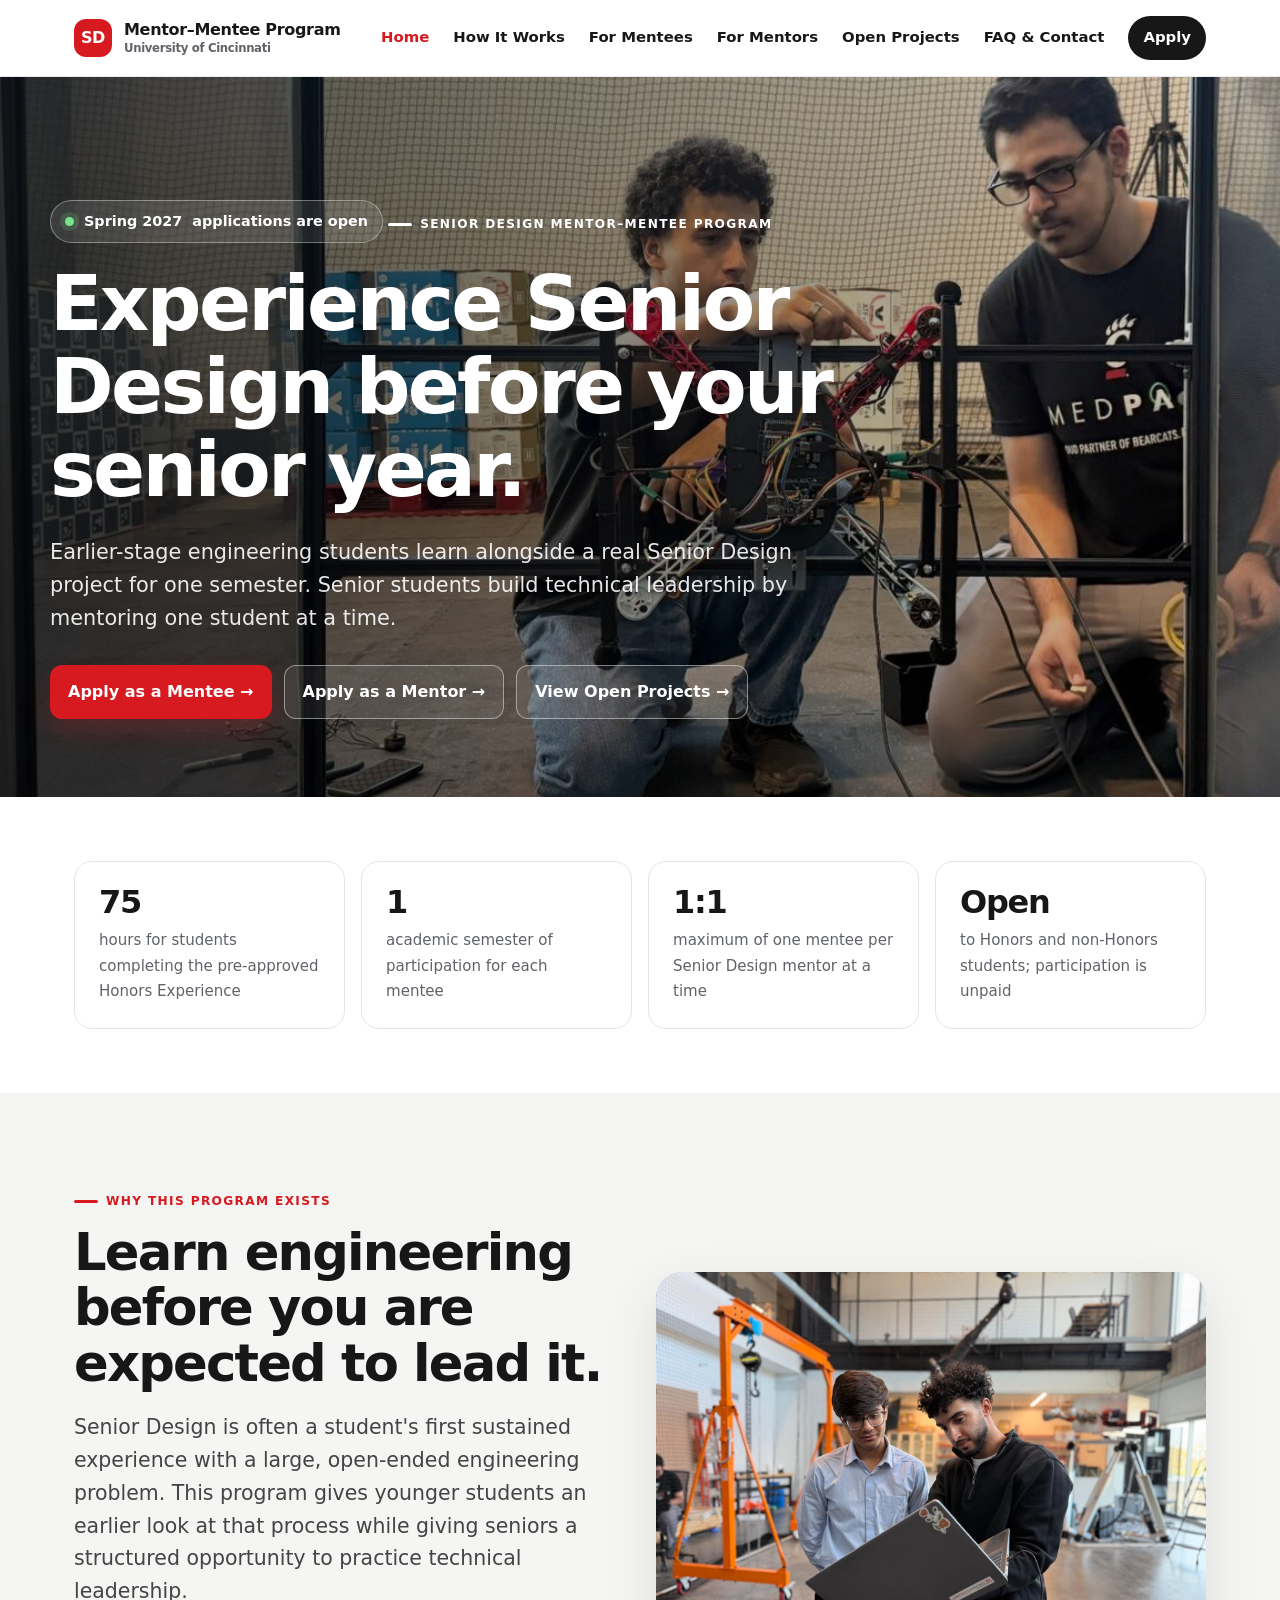
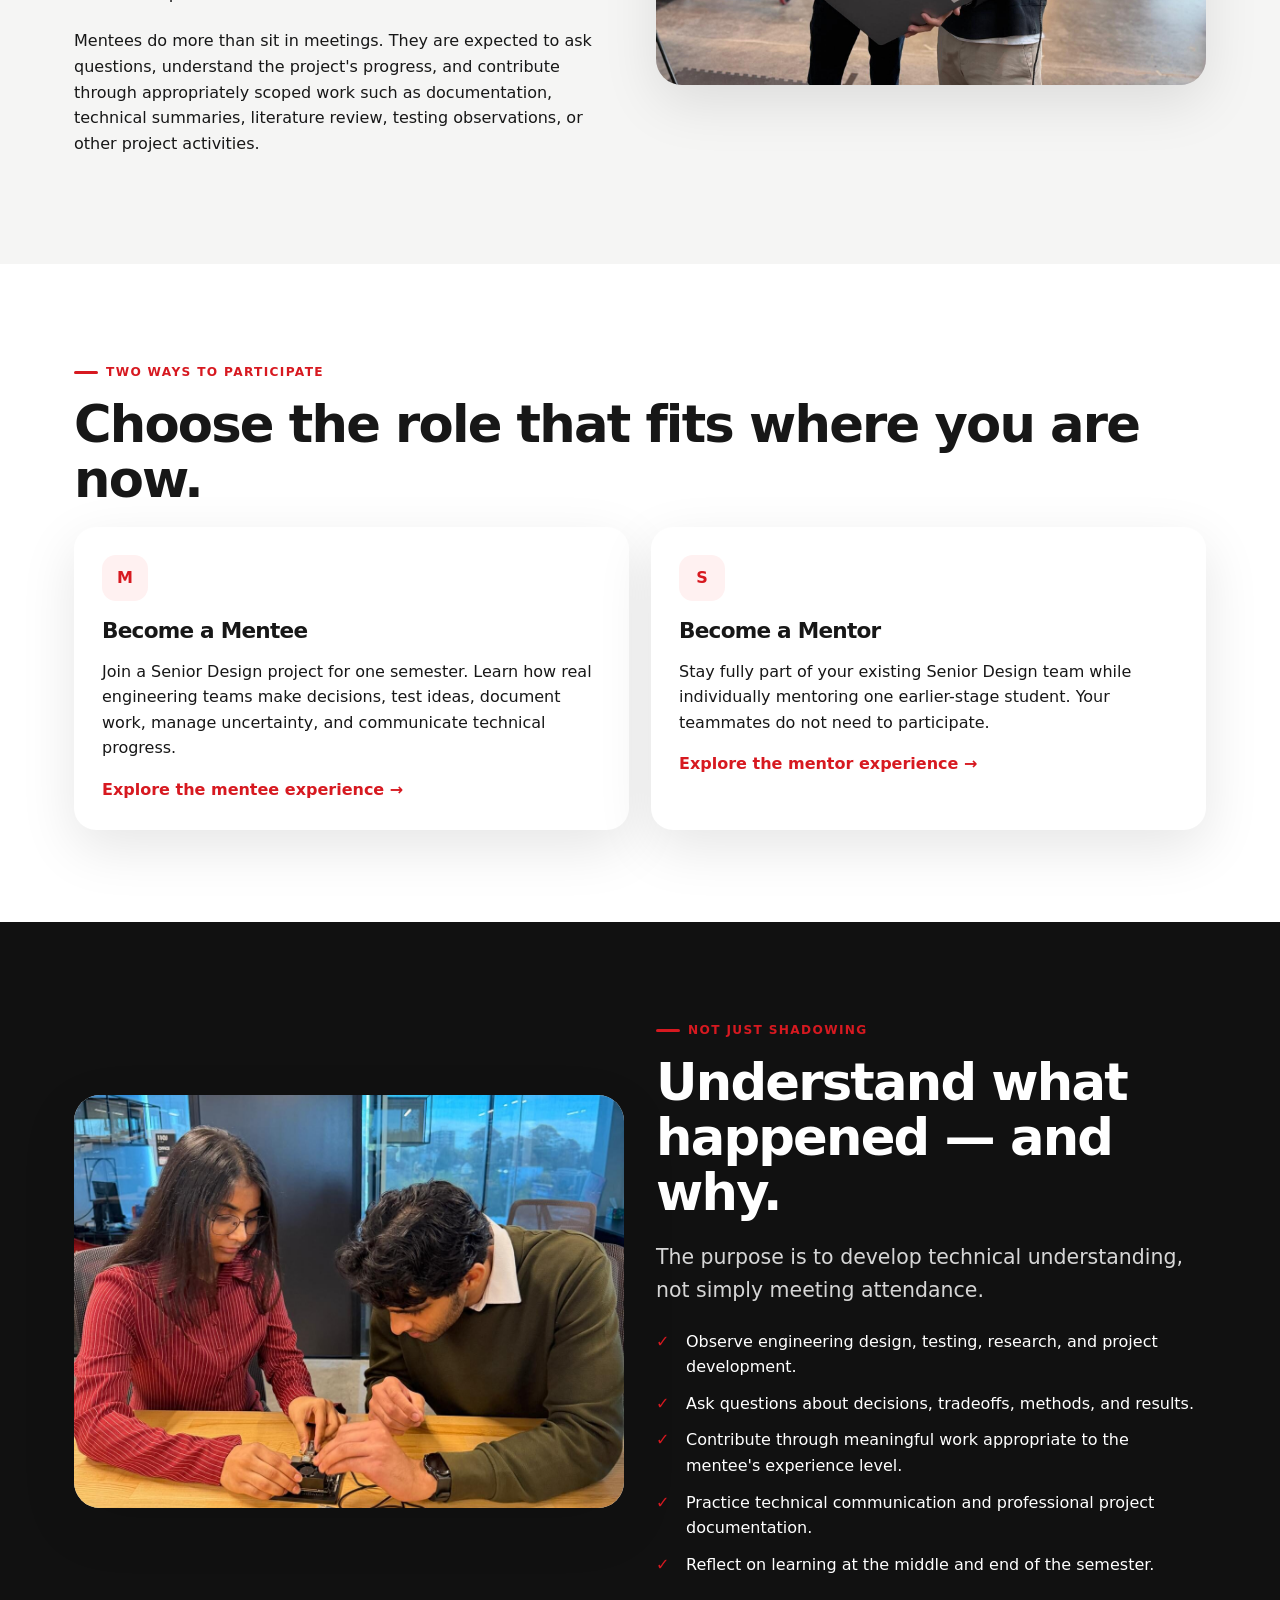
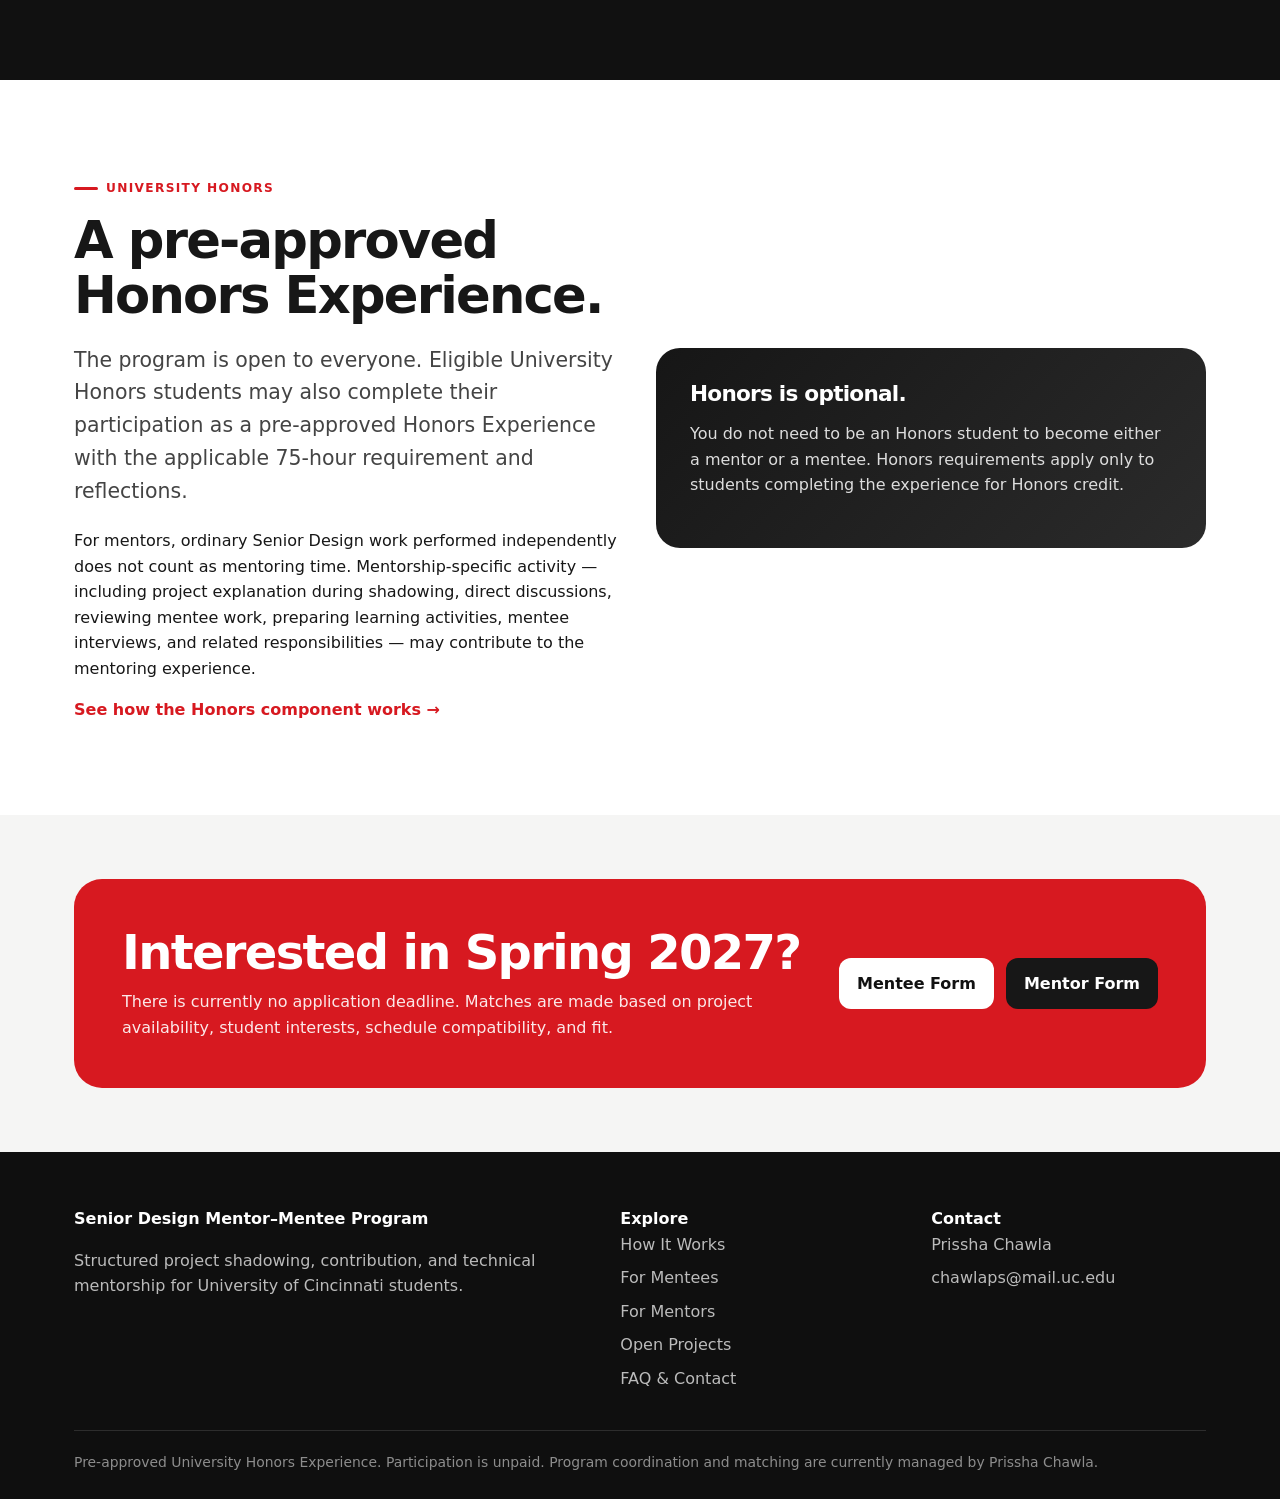
==== commit ad98288e: "Add View Open Projects button to home hero Co-Authored-By: Claude Sonnet 5.5 <noreply@anthropic.com>" ====
--- a/index.html
+++ b/index.html
@@ -36,6 +36,7 @@
         <div class="actions">
           <a class="btn btn-red" href="https://docs.google.com/forms/d/e/1FAIpQLSeaDL1_m6nnUjzuZWZdE38dw7ysE2b__p_fqqSh8WmhNzjmwQ/viewform" target="_blank" rel="noopener">Apply as a Mentee →</a>
           <a class="btn btn-outline" href="https://docs.google.com/forms/d/e/1FAIpQLSeuy19LQfx4-hJ6bCBMN6NyptwGLtqVQPormRF3Ks0s4QULTA/viewform" target="_blank" rel="noopener">Apply as a Mentor →</a>
+          <a class="btn btn-outline" href="projects.html">View Open Projects →</a>
         </div>
       </div>
     </div>
